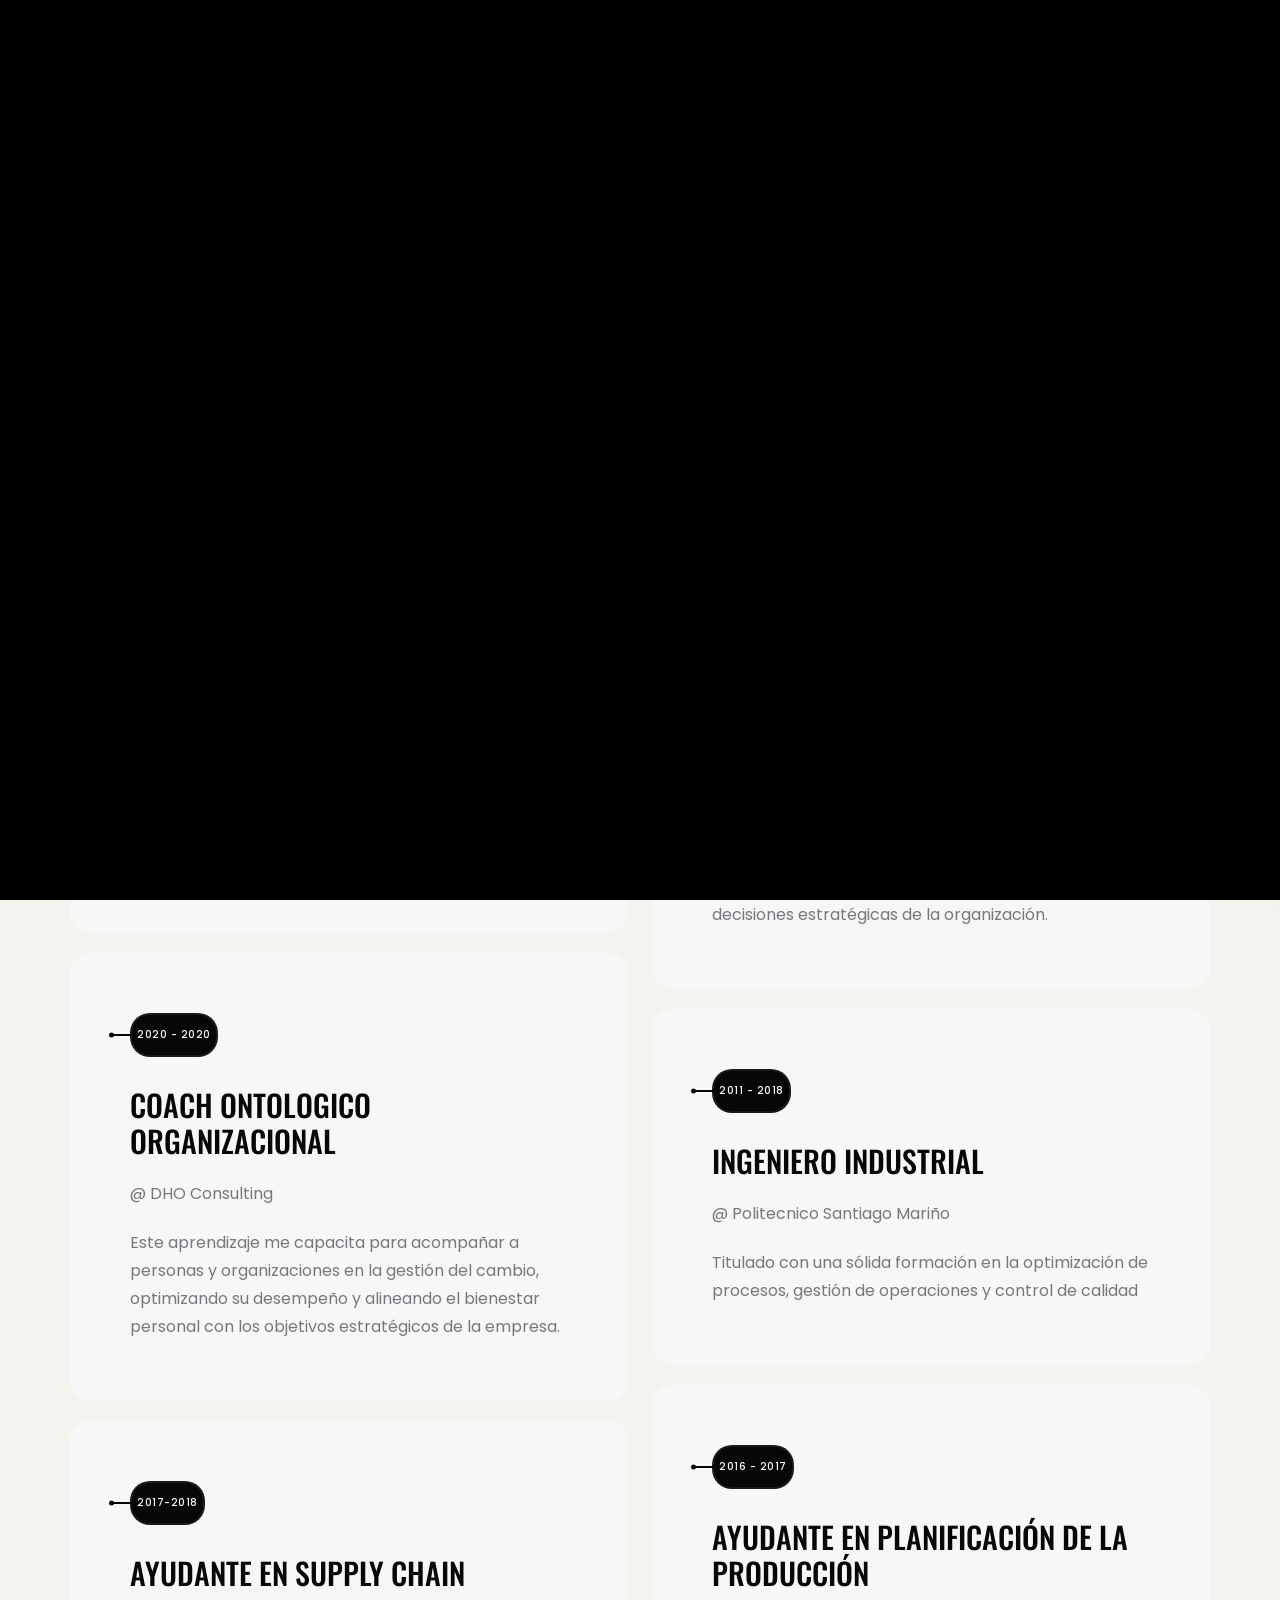
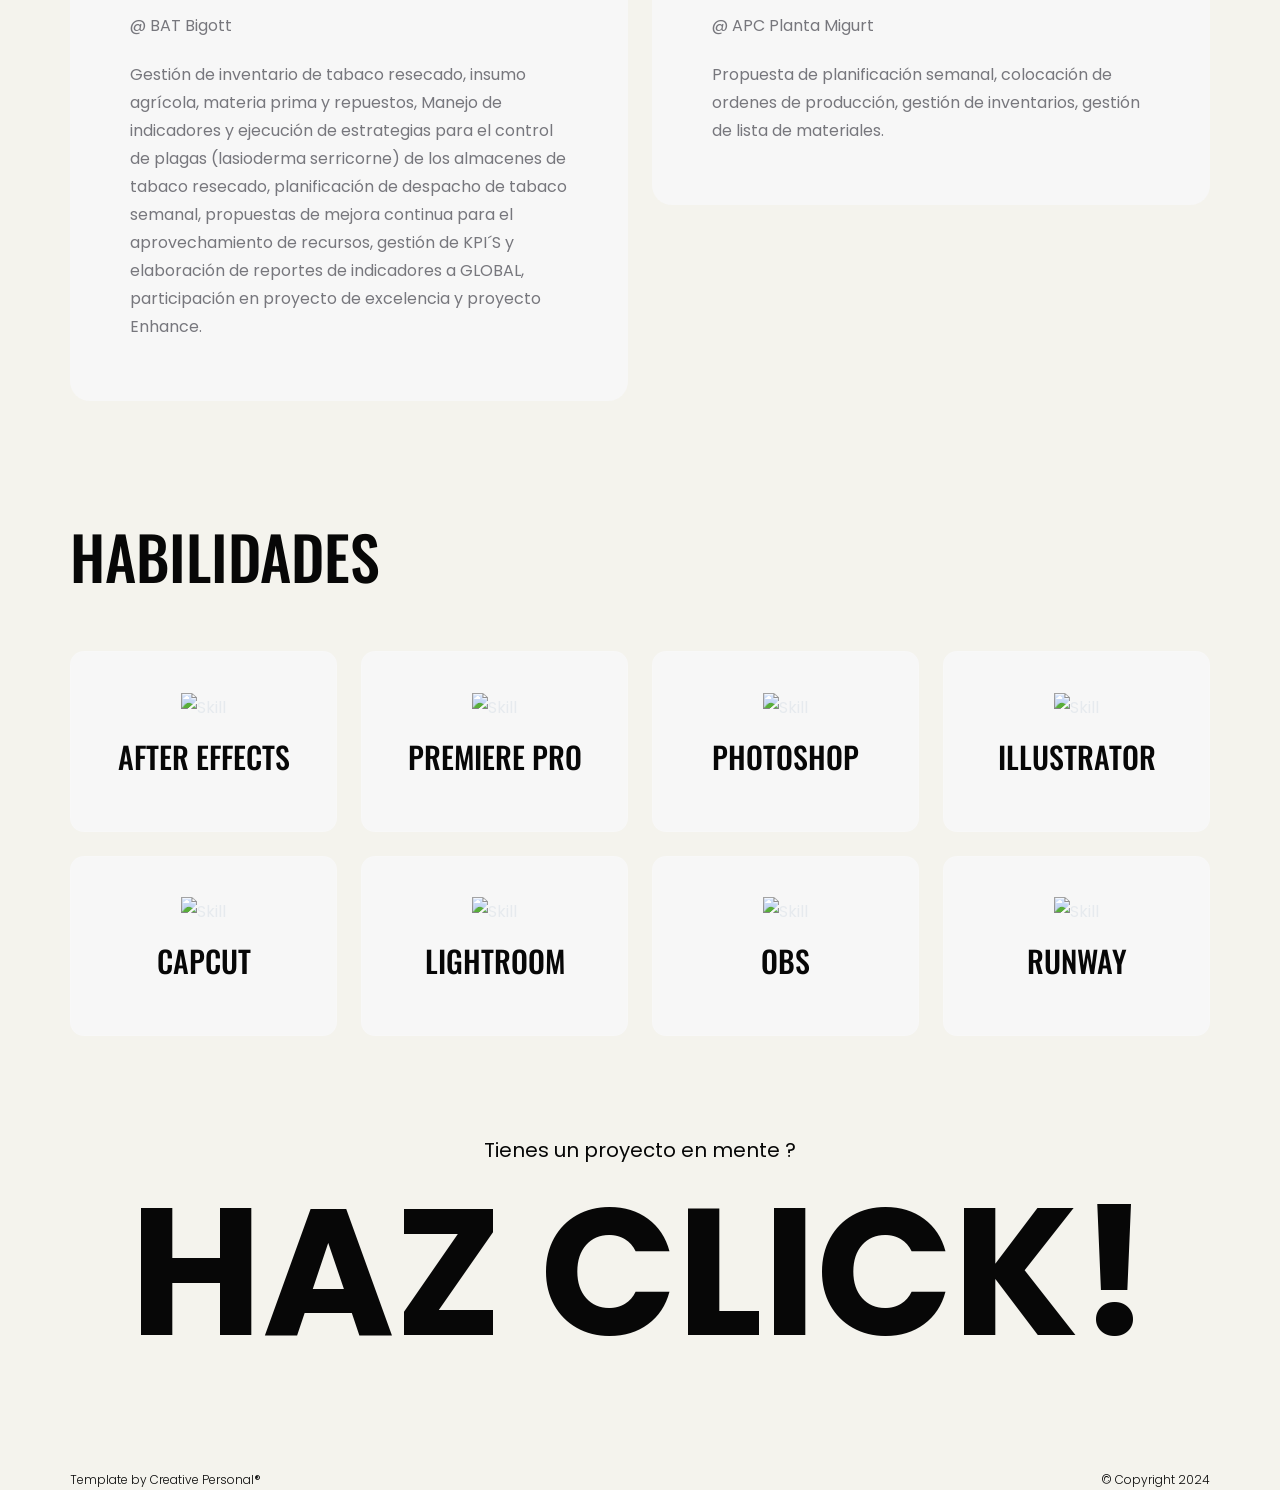
==== about.html @ 9c0a8ee0 "Add files via upload" ====
<!doctype html>
<html lang="en">
  <head>
    <!-- META -->
    <meta charset="utf-8" />
    <meta http-equiv="X-UA-Compatible" content="IE=edge" />
    <meta name="viewport" content="width=device-width, initial-scale=1" />
    <meta name="description" content="Arcangelmg-Editor de vídeos" />
    <meta
      name="keywords"
      content="Edición, Vídeos, Editor, Premiere, Aftereffects, Motion Graphics, Freelancer, Venezuela, Independiente"
    />
    <meta name="author" content="Tanvir Hossain" />
    <!-- PAGE TITLE -->
    <title>Arcangelmg - Editor de vídeos</title>
    <link rel="icon" type="image/x-icon" href="assets/images/favicon.png" />

    <!-- FONT AWESOME CSS -->
    <link rel="stylesheet" href="assets/css/font-awesome-pro.css" />
    <!-- FONT AWESOME CSS -->
    <link rel="stylesheet" href="assets/fonts/remixicon.css" />
    <!-- MAGNIFIC CSS -->
    <link rel="stylesheet" href="assets/css/magnific-popup.css" />
    <!-- NICE SELECT CSS -->
    <link rel="stylesheet" href="assets/css/nice-select.min.css" />
    <!-- ANIMATE CSS -->
    <link rel="stylesheet" href="assets/css/animate.min.css" />
    <!-- MOBILE MENU CSS -->
    <link rel="stylesheet" href="assets/css/mobilemenu.css" />
    <!-- SLICK CSS -->
    <link rel="stylesheet" href="assets/css/slick.min.css" />
    <!-- SPACING CSS -->
    <link rel="stylesheet" href="assets/css/spacing.css" />
    <!-- MAIN STYLE CSS -->
    <link rel="stylesheet" href="assets/css/style.css" />

    <!-- HTML5 shim and Respond.js IE8 support of HTML5 elements and media queries -->
    <!-- WARNING: Respond.js doesn't work if you view the page via file:// -->
    <!--[if lt IE 9]>
      <script src="https://oss.maxcdn.com/html5shiv/3.7.2/html5shiv.min.js"></script>
      <script src="https://oss.maxcdn.com/respond/1.4.2/respond.min.js"></script>
    <![endif]-->
  <link href="style.css" rel="stylesheet"></head>

  <body class="overflow-x-hidden bg-bodyBackground font-normal text-greyBg">
    <!-- START PRELOADER AREA-->
    <div
      class="preloader fixed left-0 top-0 z-[99999999999999] flex h-[100vh] w-full items-center justify-center overflow-hidden bg-transparent"
    >
      <svg
        class="absolute top-0 h-[110vh] w-[100vw] fill-bodyBackground"
        viewbox="0 0 1000 1000"
        preserveaspectratio="none"
      >
        <path
          id="preloaderSvg"
          d="M0,1005S175,995,500,995s500,5,500,5V0H0Z"
        ></path>
      </svg>
      <div class="preloader-heading">
        <div
          class="load-text z-20 text-xl font-extralight uppercase tracking-[15px]"
        >
          <span>C</span>
          <span>a</span>
          <span>r</span>
          <span>g</span>
          <span>a</span>
          <span>n</span>
           <span>d</span>
          <span>o</span>  
                   
        </div>
      </div>
    </div>
    <!-- END PRELOADER AREA -->
    <!-- START SCROOL UP DESIGN AREA -->
    <div
      class="progress-wrap fixed bottom-[30px] right-[30px] z-50 block size-11 cursor-pointer rounded-[50px]"
    >
      <i
        class="ri-arrow-up-s-line absolute left-[10px] top-2 text-center text-[25px]"
      ></i>
      <svg
        class="progress-circle svg-content"
        width="100%"
        height="100%"
        viewBox="-1 -1 102 102"
      >
        <path
          d="M50,1 a49,49 0 0,1 0,98 a49,49 0 0,1 0,-98"
          class="fill-none stroke-[#ddd] stroke-[4] duration-500"
        />
      </svg>
    </div>
    <!-- / END SCROOL UP DESIGN AREA -->
    <!-- START MAGIC CURSOR AND BALL AREA-->
    <div
      id="magic-cursor"
      class="pointer-events-none absolute left-0 top-0 z-[10000] h-[30px] w-[30px] delay-500 duration-200 ease-in-out"
    >
      <div
        id="ball"
        class="pointer-events-none fixed -my-5 flex h-10 w-10 flex-col justify-center rounded-full border-2 border-gray-600 opacity-0"
      ></div>
    </div>
    <!-- / END MAGIC CURSOR AND BALL AREA-->
    <!-- START MENU DESIGN AREA-->
    <header class="main-header">
      <div class="header-upper">
        <div class="container">
          <div class="header-inner">
            <div class="grid grid-cols-12 items-center gap-6">
              <div class="col-span-6 sm:col-span-3 xl:col-span-2">
                <div class="logo-area">
                  <div class="logo">
                    <a href="index.html"
                      ><img src="./assets/images/logo.png" alt=""
                    /></a>
                  </div>
                </div>
              </div>
              <div class="col-span-6 sm:col-span-9 xl:col-span-10">
                <div class="main-menu">
                  <nav id="mobile-menu">
                    <ul>
                      <li><a href="index.html" class="linkstyle">Inicio</a></li>
                      <li><a href="about.html" class="linkstyle">Sobre mí</a></li>
                      <li>
                        <a href="service.html" class="linkstyle">Servicios</a>
                      </li>
                      <li class="has-dropdown group">
                        <a href="projects.html" class="linkstyle">Proyectos</a>
                        <ul class="sub-menu">
                          <li><a href="projects.html">Lista de Proyectos</a></li>
                          <li>
                            <a href="single-project.html">Portafolio</a>
                          </li>
                        </ul>
                      </li>
                      <li><a href="blog.html" class="linkstyle">Historias</a></li>
                      <li>
                        <a href="contact.html" class="linkstyle">Contacto</a>
                      </li>
                    </ul>
                  </nav>
                </div>
                <div class="side-menu-icon text-end lg:hidden">
                  <a
                    href="javascript:void(0)"
                    class="info-toggle-btn sidebar-toggle-btn"
                    ><i class="fal fa-bars"></i
                  ></a>
                </div>
              </div>
            </div>
          </div>
        </div>
      </div>
    </header>
    <!-- // END MENU DESIGN AREA-->
    <!-- START MOBILE MENU DESIGN AREA-->
    <div class="sidebar__area">
      <div class="sidebar__wrapper">
        <div class="sidebar__close">
          <button class="sidebar__close-btn" id="sidebar__close-btn">
            <i class="fal fa-times"></i>
          </button>
        </div>
        <div class="sidebar__content mb-[20px] mt-[50px]">
          <div class="mobile-menu fix"></div>
        </div>
      </div>
    </div>
    <div class="body-overlay"></div>
    <!-- // END MOBILE MENU DESIGN AREA-->
    <!-- START SINGLE PAGE DESIGN AREA -->
    <section class="single-page-hero-area">
      <div class="container">
        <div class="grid grid-cols-12 items-center gap-6">
          <div class="col-span-12">
            <h2>Sobre mí</h2>
          </div>
        </div>
      </div>
    </section>
    <!-- // END SINGLE PAGE DESIGN AREA -->
    <!-- START RESUME EXPERIENCE DESIGN AREA -->
    <div class="resume-area no-padding" id="resume">
      <div class="container">
        <div class="grid grid-cols-12 gap-6">
          <div class="col-span-12 md:col-span-6">
            <div class="resume-wrapper wow fadeInUp delay-0-2s">
              <!-- START SINGLE EXPERIENCE DESIGN AREA -->
              <div class="resume-box">
                <span class="resume-date">2020 - Actualmente</span>
                <h2>Editor de Vídeos (Full-Time)</h2>
                <span>@ Independiente</span>
                <p>
                  creación, edición y postproducción de contenido audiovisual para diversas plataformas digitales y marcas. Cuento con una sólida experiencia en la narrativa visual, corrección de color, diseño de sonido e integración de gráficos en movimiento (motion graphics).
                </p>
              </div>
              <!-- / END SINGLE EXPERIENCE DESIGN AREA -->
              <!-- START SINGLE EXPERIENCE DESIGN AREA -->
              <div class="resume-box">
                <span class="resume-date">2020 - 2020</span>
                <h2>Coach Ontologico Organizacional</h2>
                <span>@ DHO Consulting</span>
                <p>
                  Este aprendizaje me capacita para acompañar a personas y organizaciones en la gestión del cambio, optimizando su desempeño y alineando el bienestar personal con los objetivos estratégicos de la empresa.
                </p>
              </div>
              <!-- / END SINGLE EXPERIENCE DESIGN AREA -->
              <!-- START SINGLE EXPERIENCE DESIGN AREA -->
              <div class="resume-box">
                <span class="resume-date">2017-2018</span>
                <h2>Ayudante en Supply Chain</h2>
                <span>@ BAT Bigott</span>
                <p>
                  Gestión de inventario de tabaco resecado, insumo agrícola, materia prima y repuestos, Manejo de indicadores y ejecución de estrategias para el control de plagas (lasioderma serricorne) de los almacenes de tabaco resecado, planificación de despacho de tabaco semanal, propuestas de mejora continua para el aprovechamiento de recursos, gestión de KPI´S y elaboración de reportes de indicadores a GLOBAL, participación en proyecto de excelencia y proyecto Enhance.
                </p>
              </div>
              <!-- / END SINGLE EXPERIENCE DESIGN AREA -->
            </div>
          </div>
          <div class="col-span-12 md:col-span-6">
            <div class="resume-wrapper wow fadeInUp delay-0-4s">
              <!-- START SINGLE EDUCATION DESIGN AREA -->
              <div class="resume-box">
                <span class="resume-date">2019 - 2023</span>
                <h2>Curador Externo (Remoto) </h2>
                <span>@ Viberate</span>
                <p>
                  Evaluación y clasificación de perfiles de artistas, recopilación de métricas clave en plataformas digitales asegurando precisión en la base de datos de la plataforma. Gracias a un enfoque meticuloso y un profundo entendimiento de las tendencias y generos musicales, he contribuido directamente a mejorar la calidad de la información empleadas para la toma de decisiones estratégicas de la organización.
                </p>
              </div>
              <!-- / END SINGLE EDUCATION DESIGN AREA -->
              <!-- START SINGLE EDUCATION DESIGN AREA -->
              <div class="resume-box">
                <span class="resume-date">2011 - 2018</span>
                <h2>Ingeniero Industrial</h2>
                <span>@ Politecnico Santiago Mariño</span>
                <p>
                  Titulado con una sólida formación en la optimización de procesos, gestión de operaciones y control de calidad
                </p>
              </div>
              <!-- / END SINGLE EDUCATION DESIGN AREA -->
              <!-- START SINGLE EDUCATION DESIGN AREA -->
              <div class="resume-box">
                <span class="resume-date">2016 - 2017</span>
                <h2>Ayudante en Planificación de la Producción</h2>
                <span>@ APC Planta Migurt</span>
                <p>
                  Propuesta de planificación semanal, colocación de ordenes de producción, gestión de inventarios, gestión de lista de materiales.
                </p>
              </div>
              <!-- / END SINGLE EDUCATION DESIGN AREA -->
            </div>
          </div>
        </div>
      </div>
    </div>
    <!-- / END RESUME EXPERIENCE DESIGN AREA -->
    <!-- START SKILL DESIGN AREA -->
    <section id="skills" class="skill-area">
      <div class="container">
        <div class="container-inner">
          <div class="grid grid-cols-12 gap-6">
            <div class="lg:col-span-12 xl:col-span-12">
              <div
                class="section-title section-black-title wow fadeInUp delay-0-2s mb-10"
              >
                <h2>Habilidades</h2>
              </div>
            </div>
          </div>
          <div class="grid grid-cols-12 gap-6">
            <div class="col-span-12">
              <div class="skill-items-wrap">
                <div class="grid grid-cols-12 gap-6">
                  <div
                    class="col-span-6 sm:col-span-4 md:col-span-3 lg:col-span-4 xl:col-span-3"
                  >
                    <div class="skill-item wow fadeInUp delay-0-2s">
                      <img src="assets/images/skills/skill1.png" alt="Skill" />
                      <h5 style="font-size: 30px;">After Effects</h5>
                    </div>
                  </div>
                  <div
                    class="col-span-6 sm:col-span-4 md:col-span-3 lg:col-span-4 xl:col-span-3"
                  >
                    <div class="skill-item wow fadeInUp delay-0-3s">
                      <img src="assets/images/skills/skill2.png" alt="Skill" />
                      <h5 style="font-size: 30px;">Premiere Pro</h5>
                    </div>
                  </div>
                  <div
                    class="col-span-6 sm:col-span-4 md:col-span-3 lg:col-span-4 xl:col-span-3"
                  >
                    <div class="skill-item wow fadeInUp delay-0-4s">
                      <img src="assets/images/skills/skill3.png" alt="Skill" />
                      <h5 style="font-size: 30px;">Photoshop</h5>
                    </div>  
                  </div>
                  <div
                    class="col-span-6 sm:col-span-4 md:col-span-3 lg:col-span-4 xl:col-span-3"
                  >
                    <div class="skill-item wow fadeInUp delay-0-5s">
                      <img src="assets/images/skills/skill4.png" alt="Skill" />
                      <h5 style="font-size: 30px;">Illustrator</h5>
                    </div>
                  </div>
                  <div
                    class="col-span-6 sm:col-span-4 md:col-span-3 lg:col-span-4 xl:col-span-3"
                  >
                    <div class="skill-item wow fadeInUp delay-0-2s">
                      <img src="assets/images/skills/skill5.png" alt="Skill" />
                      <h5 style="font-size: 30px;">Capcut</h5>
                    </div>
                  </div>
                  <div
                    class="col-span-6 sm:col-span-4 md:col-span-3 lg:col-span-4 xl:col-span-3"
                  >
                    <div class="skill-item wow fadeInUp delay-0-3s">
                      <img src="assets/images/skills/skill6.png" alt="Skill" />
                      <h5 style="font-size: 30px;">Lightroom</h5>
                    </div>
                  </div>
                  <div
                    class="col-span-6 sm:col-span-4 md:col-span-3 lg:col-span-4 xl:col-span-3"
                  >
                    <div class="skill-item wow fadeInUp delay-0-4s">
                      <img src="assets/images/skills/skill7.png" alt="Skill" />
                      <h5 style="font-size: 30px;">Obs</h5>
                    </div>
                  </div>
                  <div
                    class="col-span-6 sm:col-span-4 md:col-span-3 lg:col-span-4 xl:col-span-3"
                  >
                    <div class="skill-item wow fadeInUp delay-0-5s">
                      <img src="assets/images/skills/skill8.png" alt="Skill" />
                      <h5 style="font-size: 30px;">Runway</h5>
                    </div>
                  </div>
                </div>
              </div>
            </div>
          </div>
        </div>
      </div>
    </section>
    <!-- / END SKILL DESIGN AREA -->
    <!-- START FOOTER DESIGN AREA -->
    <footer class="main-footer">
      <div class="container">
        <div class="grid grid-cols-12 gap-6">
          <div class="col-span-12">
            <div class="footer-top">
              <p>Tienes un proyecto en mente ?</p>
              <h2
                class="text-[120px] max-[490px]:text-[100px] max-[350px]:text-[80px] md:text-[140px] lg:text-[130px] xl:text-[180px]"
              >
                <a href="https://wa.me/584144997735">Haz Click!</a>
              </h2>
            </div>
          </div>
        </div>
        <div class="grid grid-cols-12 gap-6">
          <div class="col-span-12 sm:col-span-6">
            <p class="copy-left-text">
              Template by
              <a href="https://themeforest.net/user/creativepersonal/portfolio"
                >Creative Personal®</a
              >
            </p>
          </div>
          <div class="col-span-12 sm:col-span-6">
            <p class="copy-right-text">&copy; Copyright 2024</p>
          </div>
        </div>
      </div>
    </footer>
    <!-- / END FOOTER DESIGN AREA -->
    <!-- JQUERY JS -->
    <script src="assets/js/jquery-3.6.0.min.js"></script>

    <!-- APPEAR JS -->
    <script src="assets/js/appear.min.js"></script>
    <!-- MAGNIFICANT JS -->
    <script src="assets/js/jquery.magnific-popup.min.js"></script>
    <!-- MOBILE MENU JS-->
    <script src="assets/js/mobilemenu.js"></script>
    <!-- GSAP AND LOCOMOTIV JS-->
    <script src="assets/js/gsap.min.js"></script>
    <script src="assets/js/ScrollTrigger.min.js"></script>
    <script src="assets/js/lenis.js"></script>
    <!-- SWIPPER JS-->
    <script src="assets/js/swiper-bundle.js"></script>
    <!-- NICE SELECT JS-->
    <script src="assets/js/jquery.nice-select.min.js"></script>
    <!-- IMAGE LOADER JS-->
    <script src="assets/js/imagesloaded.pkgd.min.js"></script>
    <!-- ISOTOPE JS-->
    <script src="assets/js/isotope.pkgd.min.js"></script>
    <!--  WOW ANIMATION JS-->
    <script src="assets/js/wow.min.js"></script>
    <!-- SCRIPT JS-->
    <script src="assets/js/script.js"></script>
  <script defer src="index.js"></script></body>
</html>
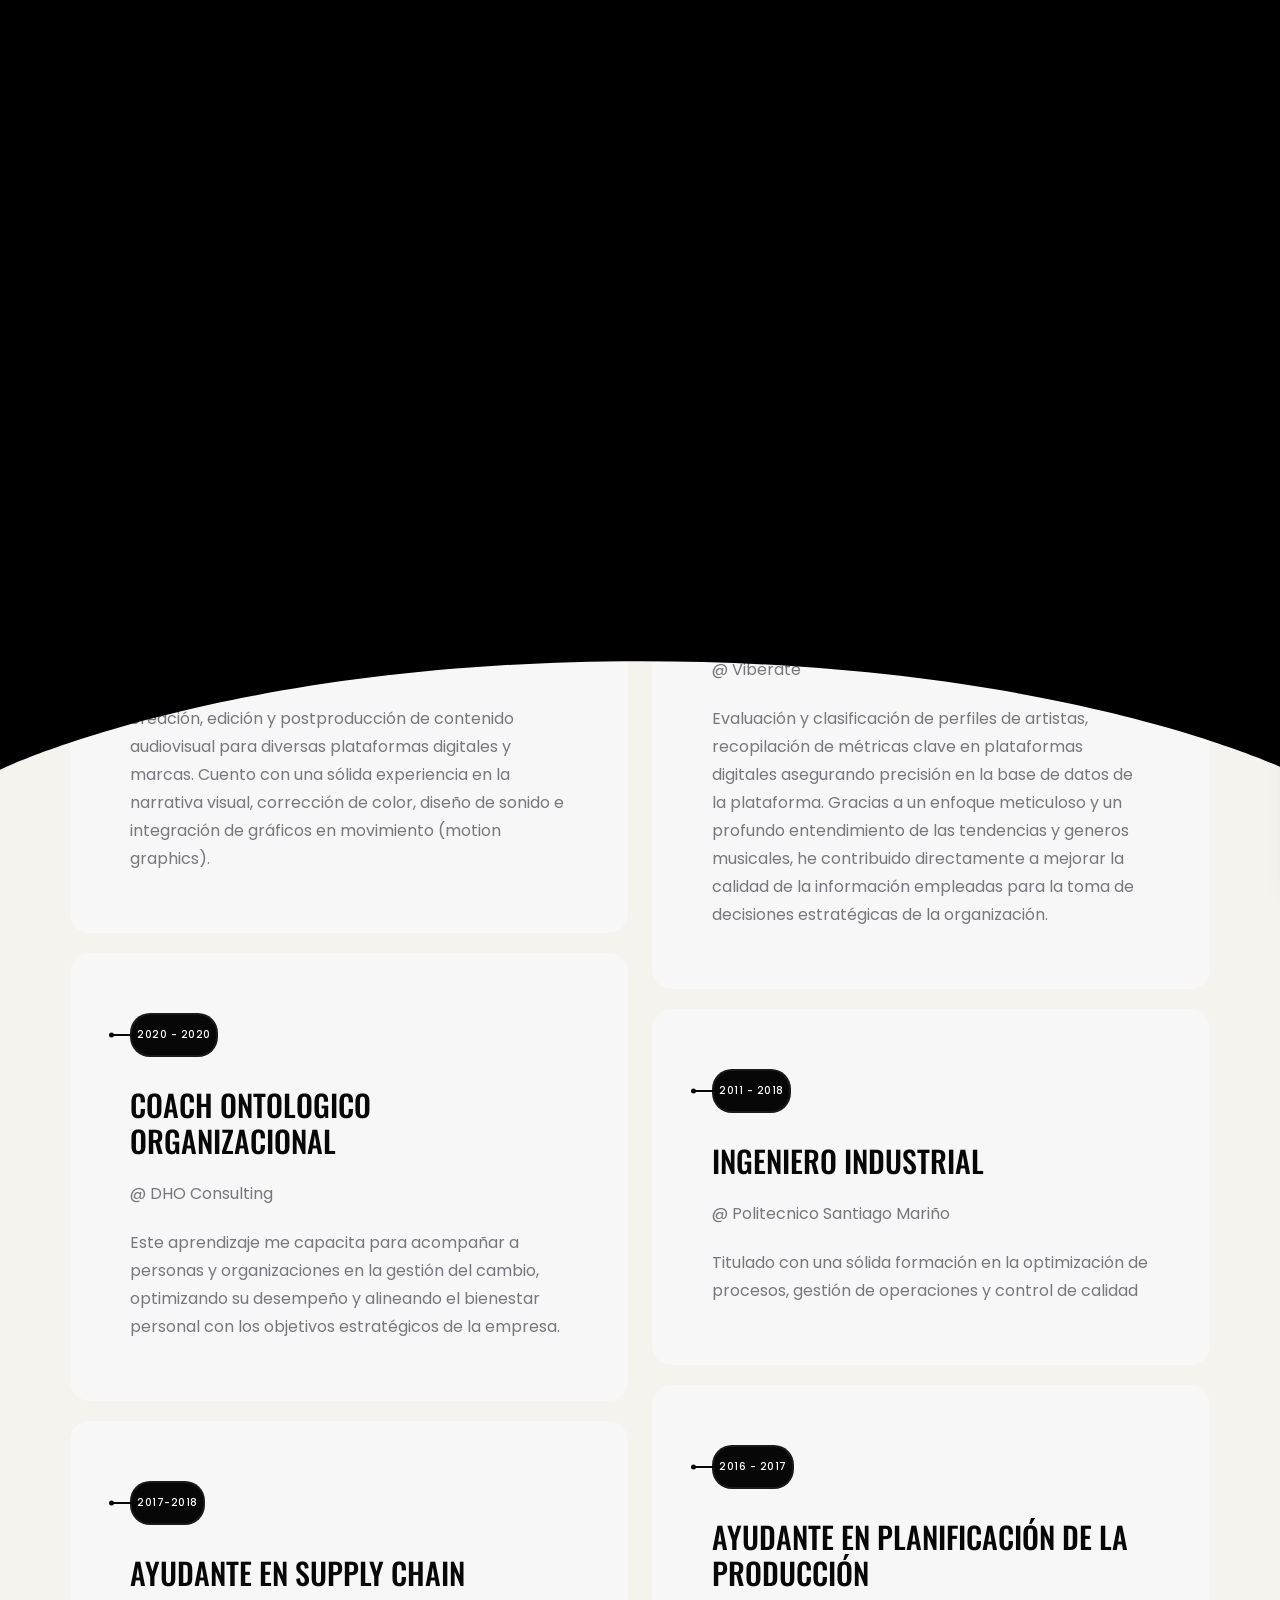
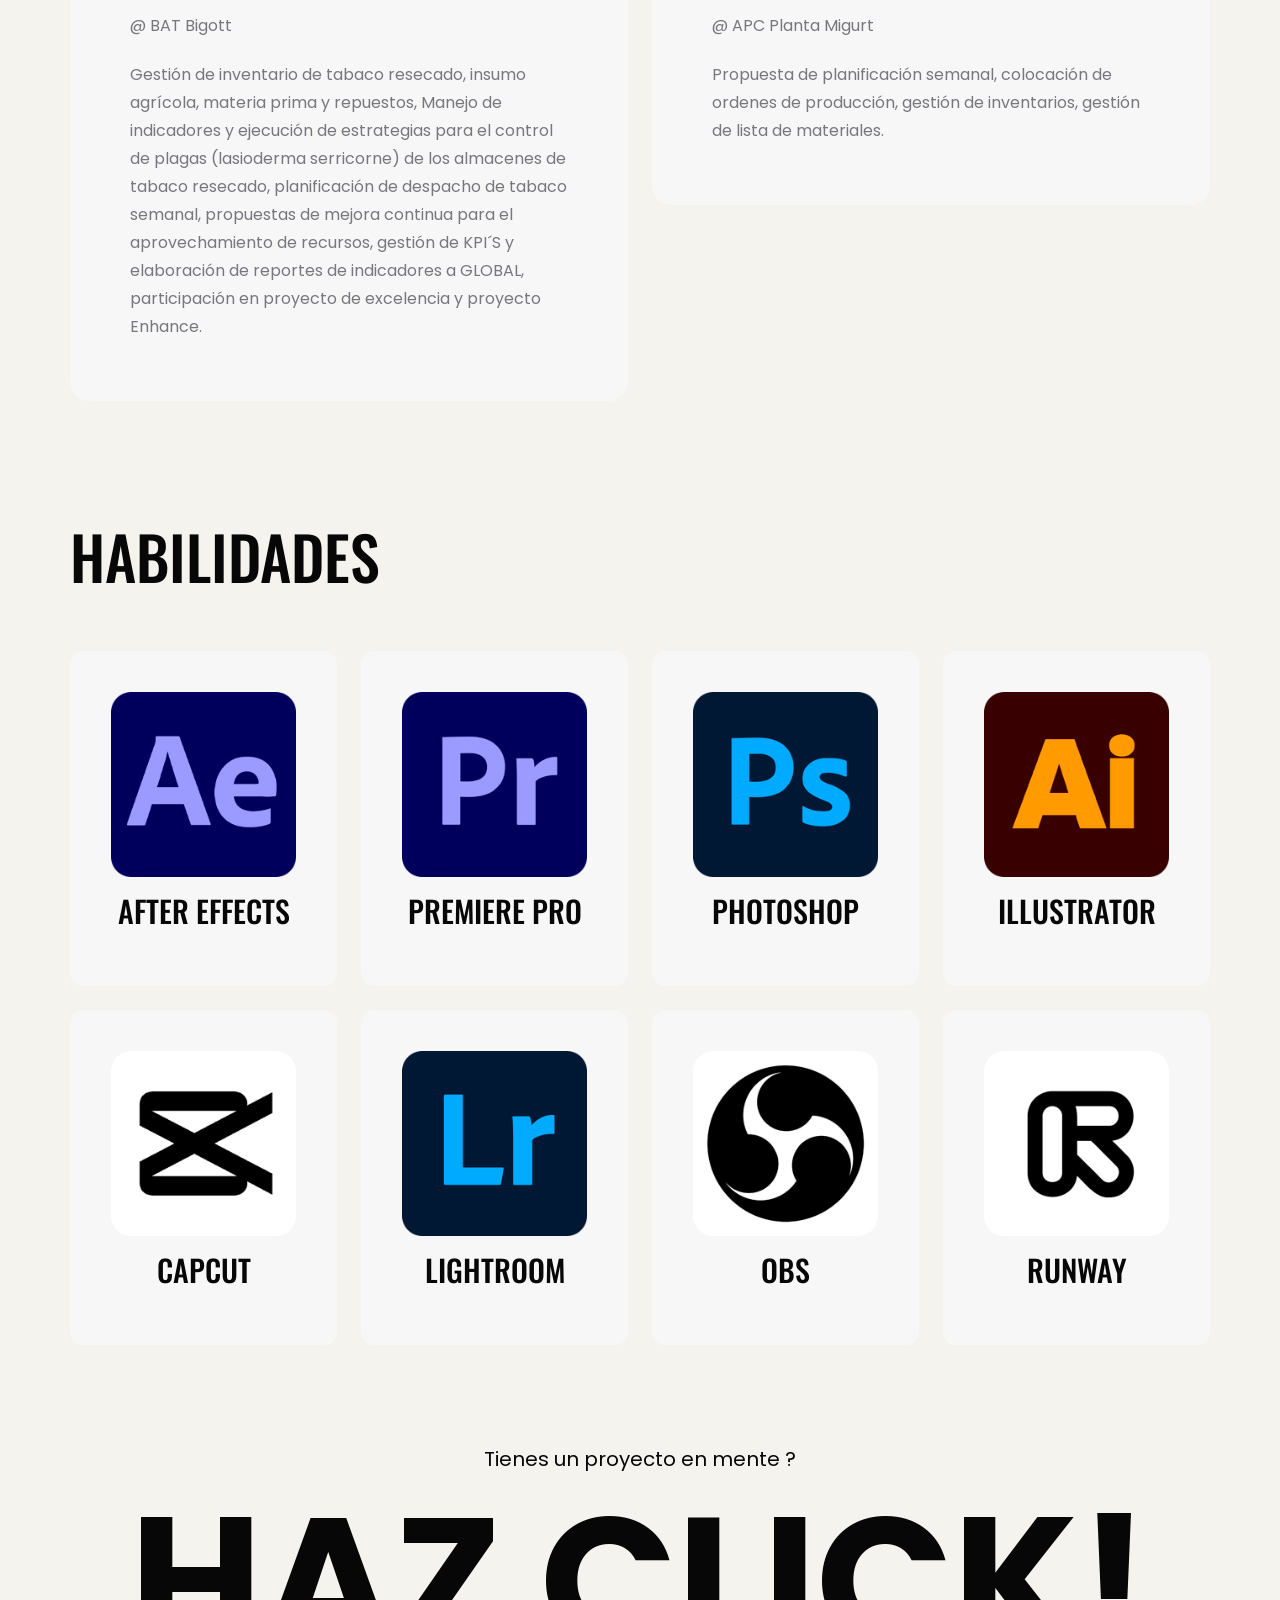
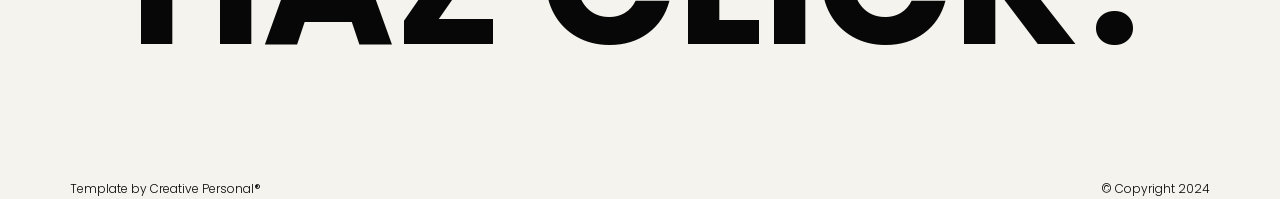
==== commit b1bd4264: "cambios nino a amg" ====
--- a/about.html
+++ b/about.html
@@ -10,7 +10,7 @@
       name="keywords"
       content="Edición, Vídeos, Editor, Premiere, Aftereffects, Motion Graphics, Freelancer, Venezuela, Independiente"
     />
-    <meta name="author" content="Tanvir Hossain" />
+    <meta name="author" content="Miguel Arcila" />
     <!-- PAGE TITLE -->
     <title>Arcangelmg - Editor de vídeos</title>
     <link rel="icon" type="image/x-icon" href="assets/images/favicon.png" />
--- a/assets/css/spacing.css
+++ b/assets/css/spacing.css
@@ -0,0 +1,651 @@
+/*
+* ----------------------------------------------------------------------------------------
+Author       : Miguel Arcila
+Template Name: Arcangelmg - Portfolio
+Version      : 1.0                                          
+* ----------------------------------------------------------------------------------------
+*/
+
+/* Menu Sticky */
+@-webkit-keyframes sticky {
+  0% {
+    top: -100px;
+  }
+
+  100% {
+    top: 0;
+  }
+}
+
+@keyframes sticky {
+  0% {
+    top: -100px;
+  }
+
+  100% {
+    top: 0;
+  }
+}
+
+/* Hero Circle */
+@-webkit-keyframes rotated_circle {
+  0% {
+    -webkit-transform: rotate(0deg);
+    transform: rotate(0deg);
+  }
+
+  100% {
+    -webkit-transform: rotate(360deg);
+    transform: rotate(360deg);
+  }
+}
+
+@keyframes rotated_circle {
+  0% {
+    -webkit-transform: rotate(0deg);
+    transform: rotate(0deg);
+  }
+
+  100% {
+    -webkit-transform: rotate(360deg);
+    transform: rotate(360deg);
+  }
+}
+
+/* Feedback Rotated */
+@-webkit-keyframes semi_rotated {
+  0%,
+  100% {
+    -webkit-transform: rotate(20deg);
+    transform: rotate(20deg);
+  }
+
+  50% {
+    -webkit-transform: rotate(-20deg);
+    transform: rotate(-20deg);
+  }
+}
+
+@keyframes semi_rotated {
+  0%,
+  100% {
+    -webkit-transform: rotate(20deg);
+    transform: rotate(20deg);
+  }
+
+  50% {
+    -webkit-transform: rotate(-20deg);
+    transform: rotate(-20deg);
+  }
+}
+
+/* Image BG Rotated */
+@-webkit-keyframes semi_rotated_two {
+  0%,
+  100% {
+    -webkit-transform: rotate(-11deg);
+    transform: rotate(-11deg);
+  }
+
+  50% {
+    -webkit-transform: rotate(11deg);
+    transform: rotate(11deg);
+  }
+}
+
+@keyframes semi_rotated_two {
+  0%,
+  100% {
+    -webkit-transform: rotate(-11deg);
+    transform: rotate(-11deg);
+  }
+
+  50% {
+    -webkit-transform: rotate(11deg);
+    transform: rotate(11deg);
+  }
+}
+
+@-webkit-keyframes move_arround {
+  0% {
+    top: 20px;
+    left: 20px;
+  }
+
+  25% {
+    top: 20px;
+    left: -20px;
+  }
+
+  50% {
+    top: -20px;
+    left: -20px;
+  }
+
+  75% {
+    top: -20px;
+    left: 20px;
+  }
+
+  100% {
+    top: 20px;
+    left: 20px;
+  }
+}
+
+@keyframes move_arround {
+  0% {
+    top: 20px;
+    left: 20px;
+  }
+
+  25% {
+    top: 20px;
+    left: -20px;
+  }
+
+  50% {
+    top: -20px;
+    left: -20px;
+  }
+
+  75% {
+    top: -20px;
+    left: 20px;
+  }
+
+  100% {
+    top: 20px;
+    left: 20px;
+  }
+}
+
+/* Hero Circle */
+@-webkit-keyframes upDownLeft {
+  0%,
+  100% {
+    -webkit-transform: translate(0px, 0px);
+    transform: translate(0px, 0px);
+  }
+
+  25%,
+  75% {
+    -webkit-transform: translate(0px, 50px);
+    transform: translate(0px, 50px);
+  }
+
+  50% {
+    -webkit-transform: translate(-50px, 50px);
+    transform: translate(-50px, 50px);
+  }
+}
+
+@keyframes upDownLeft {
+  0%,
+  100% {
+    -webkit-transform: translate(0px, 0px);
+    transform: translate(0px, 0px);
+  }
+
+  25%,
+  75% {
+    -webkit-transform: translate(0px, 50px);
+    transform: translate(0px, 50px);
+  }
+
+  50% {
+    -webkit-transform: translate(-50px, 50px);
+    transform: translate(-50px, 50px);
+  }
+}
+
+@-webkit-keyframes shapeAnimationOne {
+  0% {
+    -webkit-transform: translate(0px, 0px) rotate(0deg);
+    transform: translate(0px, 0px) rotate(0deg);
+  }
+
+  25% {
+    -webkit-transform: translate(0px, 150px) rotate(90deg);
+    transform: translate(0px, 150px) rotate(90deg);
+  }
+
+  50% {
+    -webkit-transform: translate(150px, 150px) rotate(180deg);
+    transform: translate(150px, 150px) rotate(180deg);
+  }
+
+  75% {
+    -webkit-transform: translate(150px, 0px) rotate(270deg);
+    transform: translate(150px, 0px) rotate(270deg);
+  }
+
+  100% {
+    -webkit-transform: translate(0px, 0px) rotate(360deg);
+    transform: translate(0px, 0px) rotate(360deg);
+  }
+}
+
+@keyframes shapeAnimationOne {
+  0% {
+    -webkit-transform: translate(0px, 0px) rotate(0deg);
+    transform: translate(0px, 0px) rotate(0deg);
+  }
+
+  25% {
+    -webkit-transform: translate(0px, 150px) rotate(90deg);
+    transform: translate(0px, 150px) rotate(90deg);
+  }
+
+  50% {
+    -webkit-transform: translate(150px, 150px) rotate(180deg);
+    transform: translate(150px, 150px) rotate(180deg);
+  }
+
+  75% {
+    -webkit-transform: translate(150px, 0px) rotate(270deg);
+    transform: translate(150px, 0px) rotate(270deg);
+  }
+
+  100% {
+    -webkit-transform: translate(0px, 0px) rotate(360deg);
+    transform: translate(0px, 0px) rotate(360deg);
+  }
+}
+
+@-webkit-keyframes shapeAnimationTwo {
+  0% {
+    -webkit-transform: translate(0px, 0px) rotate(0deg);
+    transform: translate(0px, 0px) rotate(0deg);
+  }
+
+  25% {
+    -webkit-transform: translate(-150px, 0px) rotate(270deg);
+    transform: translate(-150px, 0px) rotate(270deg);
+  }
+
+  50% {
+    -webkit-transform: translate(-150px, 150px) rotate(180deg);
+    transform: translate(-150px, 150px) rotate(180deg);
+  }
+
+  75% {
+    -webkit-transform: translate(0px, 150px) rotate(90deg);
+    transform: translate(0px, 150px) rotate(90deg);
+  }
+
+  100% {
+    -webkit-transform: translate(0px, 0px) rotate(360deg);
+    transform: translate(0px, 0px) rotate(360deg);
+  }
+}
+
+@keyframes shapeAnimationTwo {
+  0% {
+    -webkit-transform: translate(0px, 0px) rotate(0deg);
+    transform: translate(0px, 0px) rotate(0deg);
+  }
+
+  25% {
+    -webkit-transform: translate(-150px, 0px) rotate(270deg);
+    transform: translate(-150px, 0px) rotate(270deg);
+  }
+
+  50% {
+    -webkit-transform: translate(-150px, 150px) rotate(180deg);
+    transform: translate(-150px, 150px) rotate(180deg);
+  }
+
+  75% {
+    -webkit-transform: translate(0px, 150px) rotate(90deg);
+    transform: translate(0px, 150px) rotate(90deg);
+  }
+
+  100% {
+    -webkit-transform: translate(0px, 0px) rotate(360deg);
+    transform: translate(0px, 0px) rotate(360deg);
+  }
+}
+
+@-webkit-keyframes shapeAnimationThree {
+  0% {
+    -webkit-transform: translate(0px, 0px) rotate(0deg);
+    transform: translate(0px, 0px) rotate(0deg);
+  }
+
+  25% {
+    -webkit-transform: translate(50px, 150px) rotate(90deg);
+    transform: translate(50px, 150px) rotate(90deg);
+  }
+
+  50% {
+    -webkit-transform: translate(150px, 150px) rotate(180deg);
+    transform: translate(150px, 150px) rotate(180deg);
+  }
+
+  75% {
+    -webkit-transform: translate(150px, 50px) rotate(270deg);
+    transform: translate(150px, 50px) rotate(270deg);
+  }
+
+  100% {
+    -webkit-transform: translate(0px, 0px) rotate(360deg);
+    transform: translate(0px, 0px) rotate(360deg);
+  }
+}
+
+@keyframes shapeAnimationThree {
+  0% {
+    -webkit-transform: translate(0px, 0px) rotate(0deg);
+    transform: translate(0px, 0px) rotate(0deg);
+  }
+
+  25% {
+    -webkit-transform: translate(50px, 150px) rotate(90deg);
+    transform: translate(50px, 150px) rotate(90deg);
+  }
+
+  50% {
+    -webkit-transform: translate(150px, 150px) rotate(180deg);
+    transform: translate(150px, 150px) rotate(180deg);
+  }
+
+  75% {
+    -webkit-transform: translate(150px, 50px) rotate(270deg);
+    transform: translate(150px, 50px) rotate(270deg);
+  }
+
+  100% {
+    -webkit-transform: translate(0px, 0px) rotate(360deg);
+    transform: translate(0px, 0px) rotate(360deg);
+  }
+}
+
+@-webkit-keyframes shapeAnimationFour {
+  0% {
+    -webkit-transform: translate(0px, 0px) rotate(0deg);
+    transform: translate(0px, 0px) rotate(0deg);
+  }
+
+  25% {
+    -webkit-transform: translate(-150px -50px) rotate(90deg);
+    transform: translate(-150px -50px) rotate(90deg);
+  }
+
+  50% {
+    -webkit-transform: translate(-150px, -150px) rotate(180deg);
+    transform: translate(-150px, -150px) rotate(180deg);
+  }
+
+  75% {
+    -webkit-transform: translate(-50px, -150px) rotate(270deg);
+    transform: translate(-50px, -150px) rotate(270deg);
+  }
+
+  100% {
+    -webkit-transform: translate(0px, 0px) rotate(360deg);
+    transform: translate(0px, 0px) rotate(360deg);
+  }
+}
+
+@keyframes shapeAnimationFour {
+  0% {
+    -webkit-transform: translate(0px, 0px) rotate(0deg);
+    transform: translate(0px, 0px) rotate(0deg);
+  }
+
+  25% {
+    -webkit-transform: translate(-150px -50px) rotate(90deg);
+    transform: translate(-150px -50px) rotate(90deg);
+  }
+
+  50% {
+    -webkit-transform: translate(-150px, -150px) rotate(180deg);
+    transform: translate(-150px, -150px) rotate(180deg);
+  }
+
+  75% {
+    -webkit-transform: translate(-50px, -150px) rotate(270deg);
+    transform: translate(-50px, -150px) rotate(270deg);
+  }
+
+  100% {
+    -webkit-transform: translate(0px, 0px) rotate(360deg);
+    transform: translate(0px, 0px) rotate(360deg);
+  }
+}
+
+@-webkit-keyframes shapeAnimationFive {
+  0% {
+    -webkit-transform: translate(0px, 0px) rotate(0deg);
+    transform: translate(0px, 0px) rotate(0deg);
+  }
+
+  25% {
+    -webkit-transform: translate(-100px -100px) rotate(90deg);
+    transform: translate(-100px -100px) rotate(90deg);
+  }
+
+  50% {
+    -webkit-transform: translate(100px, 50px) rotate(180deg);
+    transform: translate(100px, 50px) rotate(180deg);
+  }
+
+  75% {
+    -webkit-transform: translate(-100px, 150px) rotate(270deg);
+    transform: translate(-100px, 150px) rotate(270deg);
+  }
+
+  100% {
+    -webkit-transform: translate(0px, 0px) rotate(360deg);
+    transform: translate(0px, 0px) rotate(360deg);
+  }
+}
+
+@keyframes shapeAnimationFive {
+  0% {
+    -webkit-transform: translate(0px, 0px) rotate(0deg);
+    transform: translate(0px, 0px) rotate(0deg);
+  }
+
+  25% {
+    -webkit-transform: translate(-100px -100px) rotate(90deg);
+    transform: translate(-100px -100px) rotate(90deg);
+  }
+
+  50% {
+    -webkit-transform: translate(100px, 50px) rotate(180deg);
+    transform: translate(100px, 50px) rotate(180deg);
+  }
+
+  75% {
+    -webkit-transform: translate(-100px, 150px) rotate(270deg);
+    transform: translate(-100px, 150px) rotate(270deg);
+  }
+
+  100% {
+    -webkit-transform: translate(0px, 0px) rotate(360deg);
+    transform: translate(0px, 0px) rotate(360deg);
+  }
+}
+
+@-webkit-keyframes down-up-one {
+  0% {
+    -webkit-transform: rotateX(0deg) translateY(0px);
+    transform: rotateX(0deg) translateY(0px);
+  }
+
+  50% {
+    -webkit-transform: rotateX(0deg) translateY(25px);
+    transform: rotateX(0deg) translateY(25px);
+  }
+
+  100% {
+    -webkit-transform: rotateX(0deg) translateY(0px);
+    transform: rotateX(0deg) translateY(0px);
+  }
+}
+
+@keyframes down-up-one {
+  0% {
+    -webkit-transform: rotateX(0deg) translateY(0px);
+    transform: rotateX(0deg) translateY(0px);
+  }
+
+  50% {
+    -webkit-transform: rotateX(0deg) translateY(25px);
+    transform: rotateX(0deg) translateY(25px);
+  }
+
+  100% {
+    -webkit-transform: rotateX(0deg) translateY(0px);
+    transform: rotateX(0deg) translateY(0px);
+  }
+}
+
+@-webkit-keyframes down-up-two {
+  0% {
+    -webkit-transform: rotateX(0deg) translate(0px);
+    transform: rotateX(0deg) translate(0px);
+  }
+
+  50% {
+    -webkit-transform: rotateX(0deg) translate(25px, -25px);
+    transform: rotateX(0deg) translate(25px, -25px);
+  }
+
+  100% {
+    -webkit-transform: rotateX(0deg) translate(0px);
+    transform: rotateX(0deg) translate(0px);
+  }
+}
+
+@keyframes down-up-two {
+  0% {
+    -webkit-transform: rotateX(0deg) translate(0px);
+    transform: rotateX(0deg) translate(0px);
+  }
+
+  50% {
+    -webkit-transform: rotateX(0deg) translate(25px, -25px);
+    transform: rotateX(0deg) translate(25px, -25px);
+  }
+
+  100% {
+    -webkit-transform: rotateX(0deg) translate(0px);
+    transform: rotateX(0deg) translate(0px);
+  }
+}
+
+@-webkit-keyframes leftRightOne {
+  0%,
+  100% {
+    -webkit-transform: translateX(0);
+    transform: translateX(0);
+  }
+
+  50% {
+    -webkit-transform: translateX(-100px);
+    transform: translateX(-100px);
+  }
+}
+
+@keyframes leftRightOne {
+  0%,
+  100% {
+    -webkit-transform: translateX(0);
+    transform: translateX(0);
+  }
+
+  50% {
+    -webkit-transform: translateX(-100px);
+    transform: translateX(-100px);
+  }
+}
+
+@-webkit-keyframes leftRightTwo {
+  0%,
+  100% {
+    -webkit-transform: translateX(0);
+    transform: translateX(0);
+  }
+
+  50% {
+    -webkit-transform: translateX(100px);
+    transform: translateX(100px);
+  }
+}
+
+@keyframes leftRightTwo {
+  0%,
+  100% {
+    -webkit-transform: translateX(0);
+    transform: translateX(0);
+  }
+
+  50% {
+    -webkit-transform: translateX(100px);
+    transform: translateX(100px);
+  }
+}
+
+@-webkit-keyframes zoomInOut {
+  0%,
+  100% {
+    -webkit-transform: scale(1);
+    transform: scale(1);
+  }
+
+  50% {
+    -webkit-transform: scale(0.5);
+    transform: scale(0.5);
+  }
+}
+
+@keyframes zoomInOut {
+  0%,
+  100% {
+    -webkit-transform: scale(1);
+    transform: scale(1);
+  }
+
+  50% {
+    -webkit-transform: scale(0.5);
+    transform: scale(0.5);
+  }
+}
+
+@-webkit-keyframes border {
+  0% {
+    width: 0;
+    height: 0;
+  }
+
+  50% {
+    width: 0;
+    height: 100%;
+  }
+
+  100% {
+    width: 100%;
+    height: 100%;
+  }
+}
+
+@keyframes border {
+  0% {
+    width: 0;
+    height: 0;
+  }
+
+  50% {
+    width: 0;
+    height: 100%;
+  }
+
+  100% {
+    width: 100%;
+    height: 100%;
+  }
+}
+
--- a/assets/css/style.css
+++ b/assets/css/style.css
@@ -0,0 +1,3768 @@
+/*
+* ----------------------------------------------------------------------------------------
+Author       : Miguel Arcila
+Template Name: Arcangelmg - Portfolio
+Version      : 1.0                                          
+* ----------------------------------------------------------------------------------------
+*/
+
+/*
+* ----------------------------------------------------------------------------------------
+* 01.GLOBAL CSS STYLE
+* 02.COMMON CSS STYLE
+* 03.MENU CSS STYLE
+* 04.HEADER CSS STYLE
+* 05.ABOUT CSS STYLE
+* 06.SERVICE CSS STYLE
+* 07.SKILL CSS STYLE
+* 08.RESUME CSS STYLE
+* 09.PORTFOLIO CSS STYLE
+* 10.TESTIMONIALS CSS STYLE
+* 11.PRICING CSS STYLE
+* 12.CLIENTS CSS STYLE
+* 13.CONTACT CSS STYLE
+* 14.FOOTER CSS STYLE
+* 15.PRELOADER & BOUNCE CCS STYLE
+* 16.BLOG CSS STYLE
+* 17.Mobile Menu CSS STYLE
+* 18.Responsive CSS STYLE
+* ----------------------------------------------------------------------------------------
+*/
+/* Google Fonts */
+@import url("https://fonts.googleapis.com/css2?family=Oswald:wght@200..700&family=Poppins:ital,wght@0,100;0,200;0,300;0,400;0,500;0,600;0,700;0,800;0,900;1,100;1,200;1,300;1,400;1,500;1,600;1,700;1,800;1,900&display=swap");
+
+/* Tailwind Css Import */
+@tailwind base;
+@tailwind components;
+@tailwind utilities;
+
+@layer components {
+  /*
+* ----------------------------------------------------------------------------------------
+* 01.GLOBAL STYLE
+* ----------------------------------------------------------------------------------------
+*/
+
+  body {
+    @apply font-textFont leading-[30px];
+  }
+
+  /* Heading styles */
+  h1,
+  .h1,
+  h2,
+  .h2,
+  h3,
+  .h3,
+  h4,
+  .h4,
+  h5,
+  .h5,
+  h6,
+  .h6,
+  .accordion-item .accordion-button {
+    @apply mb-[.5rem] font-titleFont font-medium text-headingColor;
+  }
+
+  /* Heading sizes */
+  h1,
+  .h1 {
+    @apply text-[58px] leading-[120%];
+  }
+
+  h2,
+  .h2 {
+    @apply text-[22px] leading-[120%];
+  }
+
+  h3,
+  .h3 {
+    @apply text-[30px] leading-[120%];
+  }
+
+  h4,
+  .h4 {
+    @apply text-[24px] leading-[120%];
+  }
+
+  h5,
+  .h5 {
+    @apply text-xl leading-[120%];
+  }
+
+  h6,
+  .h6 {
+    @apply text-[16px] leading-[120%];
+  }
+
+  /* Paragraph styles */
+  p {
+    @apply leading-[28px];
+  }
+
+  /* List styles */
+  ul,
+  li {
+    @apply m-0 p-0;
+  }
+
+  /* Fieldset */
+  fieldset {
+    @apply m-0 border-0 p-0;
+  }
+
+  /* No padding class */
+  .no-padding {
+    @apply p-0 !important;
+  }
+
+  /* Anchor tags */
+  a {
+    @apply cursor-pointer font-textFont text-mainColor no-underline outline-none transition duration-500;
+  }
+
+  a:hover,
+  a:focus,
+  a:visited {
+    @apply no-underline outline-none;
+  }
+
+  a:hover {
+    @apply text-black;
+  }
+
+  /* Unordered and list items */
+  ul,
+  li {
+    @apply m-0 list-none p-0;
+  }
+
+  /* Image styles */
+  img {
+    @apply inline-block max-w-full;
+  }
+
+  /* Mark styles */
+  mark {
+    @apply bg-transparent text-primaryColor underline;
+  }
+
+  /* Input, select, textarea, and form-control */
+  input,
+  select,
+  textarea,
+  .nice-select,
+  .form-control {
+    @apply w-full border-b-2 border-none border-b-[rgba(41,41,41,0.1)] bg-white text-xl;
+  }
+
+  /* Placeholder styles */
+  input::placeholder,
+  select::placeholder,
+  textarea::placeholder,
+  .nice-select::placeholder,
+  .form-control::placeholder {
+    @apply text-mainColor opacity-40;
+  }
+
+  /* Focus states */
+  input:focus,
+  select:focus,
+  textarea:focus,
+  .nice-select:focus,
+  .form-control:focus {
+    @apply border-b-2 border-[rgba(41,41,41,0.1)];
+  }
+
+  /* Textarea styles */
+  textarea {
+    @apply pt-5;
+  }
+
+  /* Label styles */
+  label {
+    @apply mb-1 cursor-pointer font-medium text-mainColor;
+  }
+
+  /* Form group styles */
+  .form-group {
+    @apply relative;
+  }
+
+  /* Focus states */
+  input:focus,
+  button:focus,
+  .form-control:focus {
+    @apply border-[#cfdbf1] shadow-none outline-none;
+  }
+
+  /* Search input styles */
+  input[type="search"]::-webkit-search-decoration,
+  input[type="search"]::-webkit-search-cancel-button,
+  input[type="search"]::-webkit-search-results-button,
+  input[type="search"]::-webkit-search-results-decoration,
+  input[type="search"]::-ms-clear,
+  input[type="search"]::-ms-reveal {
+    @apply hidden;
+  }
+
+  /* Checkbox and radio input styles */
+  input[type="checkbox"],
+  input[type="radio"] {
+    @apply h-auto w-auto;
+  }
+
+  /* HTML scroll behavior */
+  html {
+    @apply scroll-auto !important;
+  }
+
+  /*
+* ----------------------------------------------------------------------------------------
+* 02.COMMON TAILWIND STYLE
+* ----------------------------------------------------------------------------------------
+*/
+
+  /* No gap */
+  .no-gap {
+    @apply ml-0 mr-0;
+  }
+
+  .no-gap > div {
+    @apply pl-0 pr-0;
+  }
+
+  /* Section Title */
+  .section-title {
+    @apply mb-[30px] md:mb-[50px];
+  }
+
+  .has-border {
+    @apply border-b border-gray-700;
+  }
+
+  .section-title .sub-title {
+    @apply block font-medium text-white/65;
+  }
+
+  .section-black-title h2 {
+    @apply text-mainColor;
+  }
+
+  .section-title h2 {
+    @apply mb-[15px] pb-5 text-[50px] uppercase leading-[70px] md:text-[60px];
+  }
+
+  .section-title p {
+    @apply text-base uppercase max-md:mb-0;
+  }
+
+  .section-title h2 span {
+    @apply text-mainColor;
+  }
+
+  .section-title h6 {
+    @apply text-lg;
+  }
+
+  .section-title h6 span {
+    @apply text-primaryColor;
+  }
+
+  /* Theme Button */
+  .theme-btn {
+    @apply mb-2.5 mr-[5px] inline-block cursor-pointer rounded-[2px] border border-buttonBorder bg-mainColor px-[34px] py-5 text-center text-sm font-medium leading-[20px] text-white transition duration-300;
+  }
+
+  .theme-btn-two {
+    @apply bg-primaryColor text-black;
+  }
+
+  .theme-btn:focus {
+    @apply no-underline transition duration-300;
+  }
+
+  .theme-btn i {
+    @apply ml-1;
+  }
+
+  .theme-btn:hover {
+    @apply border border-buttonBorder bg-transparent text-mainColor no-underline;
+  }
+
+  .theme-btn-two:hover {
+    @apply border border-bodyColor text-headingColor no-underline;
+  }
+
+  .theme-btn:active {
+    @apply shadow-inner;
+  }
+
+  /* Details Button */
+  .details-btn {
+    @apply border-border-color inline-block h-[50px] w-[50px] -rotate-45 transform rounded-full border bg-[#131313] text-center leading-[50px];
+  }
+
+  .details-btn:hover {
+    @apply bg-primaryColor text-black;
+  }
+
+  /* Read More */
+  .read-more {
+    @apply inline-flex items-center text-sm capitalize text-white;
+  }
+
+  .read-more i {
+    @apply float-right ml-[7px] mt-0.5 transition duration-500;
+  }
+
+  .read-more:hover {
+    @apply text-primaryColor;
+  }
+
+  .read-more:hover i {
+    @apply ml-2.5;
+  }
+
+  /* List Style One */
+  .list-style-one li {
+    @apply flex items-center font-medium text-white;
+  }
+
+  .list-style-one li:not(:last-child) {
+    @apply mb-2.5;
+  }
+
+  .list-style-one.two-column {
+    @apply mt-[30px] flex flex-wrap;
+  }
+
+  .list-style-one.two-column li {
+    @apply w-[48%] text-base text-gray-600;
+  }
+
+  .list-style-one.two-column li i {
+    @apply pr-2.5;
+  }
+
+  /* List Style Two */
+  .list-style-two li {
+    @apply flex items-center;
+  }
+
+  .list-style-two li:before {
+    @apply leading-1 font-awesome-5-pro mr-5 h-[30px] w-[30px] rounded-full bg-primaryColor text-center text-base leading-[30px] text-lighterColor content-["\f00c"];
+  }
+
+  .list-style-two li:not(:last-child) {
+    @apply mb-[25px];
+  }
+
+  /* Social Style One */
+  .social-style-one {
+    @apply ml-[-5px] mr-[-5px] inline-flex flex-wrap;
+  }
+
+  .social-style-one a {
+    @apply ml-[5px] mr-[5px] h-[35px] w-[35px] rounded-full bg-[#0c0b0b] text-center text-sm leading-[35px] text-[#b0afaf];
+  }
+
+  .social-style-one a:hover {
+    @apply bg-primaryColor text-black;
+  }
+
+  /* Social Style Two */
+  .social-style-two {
+    @apply -mx-3 inline-flex flex-wrap;
+  }
+
+  .social-style-two a {
+    @apply mx-3 text-white/35;
+  }
+
+  .social-style-two a:hover {
+    @apply text-primaryColor;
+  }
+
+  /* Pagination */
+  .pagination {
+    @apply -mx-[-15px] items-center;
+  }
+
+  .pagination li {
+    @apply mx-[15px] mb-0 mt-2.5;
+  }
+
+  .pagination li a,
+  .pagination li .page-link {
+    @apply border-none bg-transparent p-0 text-2xl font-semibold text-mainColor shadow-none;
+  }
+
+  .pagination li.active .page-link,
+  .pagination li:hover:not(.disabled) .page-link {
+    @apply bg-transparent text-primaryColor;
+  }
+
+  /* Rating */
+  .ratting {
+    @apply leading-1 ml-[-5px] mr-[-5px] inline-flex items-center;
+  }
+
+  .ratting i {
+    @apply mx-[5px] text-[#ab6034];
+  }
+
+  /* Slick Arrow */
+  .slick-arrow {
+    @apply h-[40px] w-[40px] rounded-full border border-buttonBorder bg-mainColor leading-[40px] text-black transition duration-500;
+  }
+
+  .slick-arrow:focus,
+  .slick-arrow:hover {
+    @apply border-mainColor bg-transparent text-white;
+  }
+
+  .slider-arrows button:first-child {
+    @apply mr-[5px];
+  }
+
+  /* Slick Dots */
+  .slick-dots {
+    @apply flex items-center justify-center;
+  }
+
+  .slick-dots li {
+    @apply relative mx-[8px] h-[6px] w-[6px] cursor-pointer rounded-full bg-[#1d1b1a] opacity-30 transition duration-500;
+  }
+
+  .slick-dots li button {
+    @apply h-0 opacity-0;
+  }
+
+  .slick-dots li:before {
+    @apply absolute h-0 w-0 -translate-x-1/2 -translate-y-1/2 transform rounded-full border border-primaryColor transition duration-500 content-[""];
+  }
+
+  .slick-dots li.slick-active {
+    @apply bg-primaryColor opacity-100;
+  }
+
+  .slick-dots li.slick-active:before {
+    @apply h-[21px] w-[21px];
+  }
+
+  /* Single Page Hero Area */
+  .single-page-hero-area {
+    @apply bg-primaryColor pb-[50px] pt-[200px];
+  }
+
+  .single-page-hero-area h2 {
+    @apply mb-[15px] pb-5 text-center text-[90px] font-medium uppercase text-mainColor md:text-[150px];
+  }
+
+  .single-page-hero-area p {
+    @apply px-[30px] text-center text-[16px] leading-[24px] text-mainColor md:px-[200px];
+  }
+
+  /*
+* ----------------------------------------------------------------------------------------
+* 03.MENU CSS STYLE
+* ----------------------------------------------------------------------------------------
+*/
+  /* Tailwind CSS conversion using @apply */
+
+  /* Header Area */
+  .header-area {
+    @apply relative left-0 top-0 z-[999] w-full transition-all duration-500 ease-in-out;
+  }
+
+  .fixed-header .header-upper {
+    @apply border-b border-buttonBorder bg-primaryColor transition-all duration-500 ease-in-out;
+  }
+
+  .fixed-header .header-inner {
+    @apply py-4 transition-all duration-500 ease-in-out;
+  }
+
+  .fixed-header .main-menu .navbar-collapse li a {
+    @apply max-md:text-white;
+  }
+
+  .fixed-header .main-menu .navbar-collapse li a:hover {
+    @apply max-md:text-white;
+  }
+
+  .header-inner {
+    @apply py-5 transition-all duration-500 ease-in-out md:py-[30px];
+  }
+
+  .main-header .header-upper {
+    @apply fixed z-[5] w-full transition-all duration-500 ease-in-out;
+  }
+
+  /* Logo */
+  .logo img {
+    @apply w-[70px];
+  }
+
+  /* Main Menu */
+  .main-menu {
+    @apply text-right;
+  }
+
+  .main-menu ul li {
+    @apply relative ml-[30px] inline-block;
+  }
+
+  .main-menu ul li:last-child {
+    @apply mr-0;
+  }
+
+  .main-menu ul li.has-dropdown > a {
+    @apply pr-[14px];
+  }
+
+  .main-menu ul li.has-dropdown > a:after {
+    @apply absolute right-[-4px] top-[10px] text-[16px] text-mainColor transition duration-300 ease-in-out content-['\f107'];
+    font-family: "Font Awesome 6 Pro";
+  }
+
+  .main-menu ul li .sub-menu li.has-dropdown > a:after {
+    @apply right-[15px] top-[6px];
+  }
+
+  /* Main Menu Links */
+  .main-menu ul li a {
+    @apply inline-block py-2.5 text-[15px] font-medium uppercase leading-[20px] text-mainColor transition duration-300;
+  }
+
+  .main-menu ul li .active {
+    @apply text-primaryColor;
+  }
+
+  .main-menu ul li:hover > a {
+    @apply text-mainColor;
+  }
+
+  .main-menu ul li:hover > a:after {
+    @apply text-mainColor;
+  }
+
+  .main-menu ul li:hover .sub-menu {
+    @apply visible top-full opacity-100;
+  }
+
+  .main-menu .navbar-collapse li a:hover {
+    @apply max-md:text-white max-md:no-underline;
+  }
+
+  /* Sub Menu */
+  .main-menu ul li .sub-menu {
+    @apply invisible absolute right-0 top-full mt-0 min-w-[180px] border-t-[2px] border-black bg-blackColor p-[20px_0px_15px] opacity-0 shadow-lg transition duration-500 ease-in-out;
+  }
+
+  .main-menu ul li .sub-menu li {
+    @apply relative m-0 block w-full;
+  }
+
+  .main-menu ul li .sub-menu li a {
+    @apply block px-[25px] py-[5px] text-left text-[13px] font-normal uppercase leading-[20px] text-headingColor transition duration-300;
+  }
+
+  .main-menu ul li .sub-menu li:hover > a {
+    @apply text-primaryColor;
+  }
+
+  .main-menu ul li .sub-menu li > .sub-menu {
+    @apply invisible right-[120%] top-2 opacity-0;
+  }
+
+  .main-menu ul li .sub-menu li:hover > .sub-menu {
+    @apply visible right-full opacity-100;
+  }
+
+  /* Side Menu Icon */
+  .side-menu-icon i {
+    @apply relative top-[5px] cursor-pointer text-[32px] text-mainColor;
+  }
+
+  /* Link Style */
+  .linkstyle {
+    @apply relative cursor-pointer whitespace-nowrap text-lg;
+  }
+
+  .linkstyle {
+    @apply before:absolute before:left-0 before:top-[90%] before:h-[1px] before:w-full before:origin-[100%_50%] before:scale-x-0 before:bg-mainColor before:transition-transform before:duration-300 before:ease-in-out hover:before:origin-[0%_50%] hover:before:scale-x-100;
+  }
+
+  /*----------------------------------------*/
+  /*  MEAN MENU CSS START
+/*----------------------------------------*/
+
+  /* Tailwind CSS conversion using @apply */
+
+  /* Mean Menu CSS */
+  .mean-container a.meanmenu-reveal {
+    @apply hidden;
+  }
+
+  .mean-container .mean-nav {
+    @apply mt-0 bg-transparent;
+  }
+
+  .mean-container .mean-bar {
+    @apply h-auto bg-transparent p-0;
+  }
+
+  .mean-container .mean-nav > ul {
+    @apply m-0 block w-full list-none p-0 !important;
+  }
+
+  .mean-container a.meanmenu-reveal {
+    @apply hidden !important;
+  }
+
+  .mean-container .mean-nav ul li a {
+    @apply w-full border-t border-[#353535] py-2.5 text-[14px] font-medium leading-[1.5] text-primaryColor;
+  }
+
+  .mean-container .mean-nav ul li a:hover {
+    @apply text-primaryColor;
+  }
+
+  .mean-container .mean-nav ul li a.mean-expand {
+    @apply mt-3 h-[30px] w-[30px] border border-[#353535] p-0 text-center font-normal leading-[14px] text-primaryColor;
+  }
+
+  .mean-container .mean-nav ul li a.mean-expand:hover {
+    @apply border-[#353535];
+  }
+
+  .mean-container .mean-nav ul li > a > i {
+    @apply hidden;
+  }
+
+  .mean-container .mean-nav ul li > a.mean-expand i {
+    @apply inline-block;
+  }
+
+  .mean-container .mean-nav > ul > li:first-child > a {
+    @apply border-t-0;
+  }
+
+  .mean-container .mean-nav ul li a.mean-expand.mean-clicked i {
+    @apply rotate-[45deg] transform;
+  }
+
+  /* Sidebar CSS */
+  .sidebar__area {
+    @apply fixed right-[-485px] top-0 z-[9999] h-full w-[465px] overflow-y-scroll bg-blackColor transition-all duration-300;
+
+    -ms-box-shadow: -5px 0 20px -5px rgba(0, 0, 0, 0.5);
+    -o-box-shadow: -5px 0 20px -5px rgba(0, 0, 0, 0.5);
+    box-shadow: -5px 0 20px -5px rgba(0, 0, 0, 0.5);
+  }
+
+  @media (max-width: 575px) {
+    .sidebar__area {
+      @apply w-[290px];
+    }
+  }
+
+  .sidebar__area.sidebar-opened {
+    @apply right-0;
+  }
+
+  .sidebar__area-2 {
+    @apply left-[-485px];
+  }
+
+  .sidebar__area-2.sidebar-opened {
+    @apply left-0;
+  }
+
+  .sidebar__wrapper {
+    @apply relative p-[45px] lg:bg-primaryColor;
+  }
+
+  @media (max-width: 575px) {
+    .sidebar__wrapper {
+      @apply p-[20px];
+    }
+  }
+
+  .sidebar__close {
+    @apply absolute right-[45px] top-[35px];
+  }
+
+  @media (max-width: 575px) {
+    .sidebar__close {
+      @apply right-[20px] top-[12px];
+    }
+  }
+
+  .sidebar__close-btn {
+    @apply inline-block h-[45px] w-[45px] rounded-full bg-black text-[16px] leading-[49px] text-white;
+  }
+
+  .sidebar__close-btn:hover {
+    @apply bg-black;
+  }
+
+  .sidebar__close-btn-3 {
+    @apply bg-[#666];
+  }
+
+  .sidebar__close-btn-3:hover {
+    @apply bg-[#666];
+  }
+
+  /* Body Overlay */
+
+  .body-overlay.opened {
+    @apply visible opacity-100;
+  }
+
+  /*
+* ----------------------------------------------------------------------------------------
+* 04.HEADER CSS STYLE
+* ----------------------------------------------------------------------------------------
+*/
+
+  /* Main Hero Area */
+  .main-hero-area {
+    @apply bg-primaryColor pt-[110px] max-lg:pt-[130px] md:pt-[115px];
+  }
+
+  .hero-content h2 {
+    @apply text-center font-medium uppercase text-mainColor;
+  }
+
+  .hero-content p {
+    @apply text-mainColor;
+  }
+
+  .hero-btns {
+    @apply mt-[30px];
+  }
+
+  .hero-content .hero-btns .read-more {
+    @apply mt-[15px] underline;
+  }
+
+  .hero-content .dot-shape {
+    @apply max-md:left-[3%] max-md:top-[15%];
+  }
+
+  .hero-content .dot-shape2 {
+    @apply max-md:right-[6%] max-md:top-[58%];
+  }
+
+  /* Author Image Part */
+  .author-image-part {
+    @apply relative z-[1] mx-auto max-w-[575px] overflow-hidden rounded-b-[580px_565px] text-center;
+  }
+
+  .author-image-part .bg-circle {
+    @apply absolute left-[5%] top-[4%] z-[-2] h-[425px] w-[425px] rounded-full bg-blackColor;
+  }
+
+  .author-image-part .progress-shape {
+    @apply absolute bottom-0 right-0 z-[-1] w-full text-center;
+  }
+
+  /* Hero Counter Area */
+  .hero-counter-area {
+    @apply mt-[60px] max-md:w-full;
+  }
+
+  .counter-item {
+    @apply text-center;
+  }
+
+  .counter-title {
+    @apply text-primaryColor;
+  }
+
+  .hero-counter-area .count-text {
+    @apply text-center text-3xl font-bold leading-[1] text-primaryColor md:text-[50px];
+  }
+
+  .hero-counter-area .count-text.plus:after {
+    content: "+";
+  }
+
+  .hero-counter-area .count-text.k-plus:after {
+    content: "k+";
+  }
+
+  .hero-counter-area .count-text.percent:after {
+    content: "%+";
+  }
+
+  .hero-counter-area .counter-title {
+    @apply block max-md:text-sm;
+  }
+
+  /* Hero Image */
+  .hero-image {
+    @apply relative text-center;
+  }
+
+  .hero-image img {
+    @apply w-[400px] rotate-[10deg] rounded-[20px] border-[3px] border-white text-center transition-all duration-500 max-md:mt-0;
+  }
+
+  .hero-image img:hover {
+    @apply rotate-0 transition-all duration-500;
+  }
+
+  /* Client Reviews */
+  .clienti-reviews .clienti-profile {
+    @apply m-0 flex list-none p-0 max-md:justify-center;
+  }
+  .clienti-reviews {
+    @apply max-md:mb-10 max-md:text-center;
+  }
+
+  .clienti-reviews .clienti-profile li {
+    @apply ml-[-15px] h-[60px] w-[60px] flex-none rounded-full;
+  }
+
+  .clienti-reviews .clienti-profile li img {
+    @apply rounded-full;
+  }
+
+  .clienti-reviews .clienti-profile li:first-child {
+    @apply ml-0;
+  }
+
+  .clienti-reviews .reviews {
+    @apply mt-[20px] block text-xl font-medium text-mainColor;
+  }
+
+  .clienti-reviews .reviews span {
+    @apply text-[#969696];
+  }
+
+  .clienti-reviews .reviews p {
+    @apply mt-0 text-[16px] md:mt-[20px];
+  }
+
+  /*
+* ----------------------------------------------------------------------------------------
+* 05.ABOUT CSS STYLE
+* ----------------------------------------------------------------------------------------
+*/
+  /* About Area */
+  .about-area {
+    @apply pb-[100px] pt-0 md:pt-[100px];
+  }
+
+  .hero-content .job {
+    @apply mt-0 inline-block bg-[#f5f5f5] px-[30px] py-[12px] md:mt-[10px] lg:p-0 xl:px-[40px] xl:py-[15px];
+  }
+
+  .hero-content .job span {
+    @apply relative mr-[10px] inline-block pr-[15px];
+  }
+
+  .hero-content .job span:last-child {
+    @apply m-0 p-0;
+  }
+
+  .hero-content .job span:last-child:after {
+    @apply hidden;
+  }
+
+  .hero-content .job span:after {
+    @apply absolute right-0 top-1/2 h-[6px] w-[6px] -translate-y-1/2 transform rounded-full bg-black/15 content-[''];
+  }
+
+  /* About Content Part */
+  .about-content-part p {
+    @apply text-2xl leading-[1.4em] md:text-[30px];
+  }
+
+  /* About Image Part */
+  .about-image-part {
+    @apply rounded-[10px] border border-black/5 pb-[30px] pt-10 text-center md:p-10;
+  }
+
+  .about-image-area img {
+    @apply w-1/2 text-center;
+  }
+
+  .about-image-part img {
+    @apply rounded-[10px];
+  }
+
+  .about-image-part h2 {
+    @apply mt-[30px] text-[30px];
+  }
+
+  /* About Content Part H2 */
+  .about-content-part h2 {
+    @apply mb-5 mt-[30px] text-3xl leading-[72px] md:text-[40px] lg:text-[55px];
+  }
+
+  .about-content-part h2 span {
+    @apply border border-black/10 px-[20px];
+  }
+
+  /* About Social */
+  .about-social {
+    @apply mt-[30px] md:max-lg:mb-[30px];
+  }
+
+  .about-social ul {
+    @apply list-none;
+  }
+
+  .about-social ul li {
+    @apply mr-[15px] inline-block;
+  }
+
+  .about-social ul li a {
+    @apply rounded border border-black/5 px-[14px] py-[10px] text-xl;
+  }
+
+  /* About Image Part Dot Shape */
+  .about-image-part .dot-shape {
+    @apply absolute left-[-10%] top-[25%] animate-spin;
+  }
+
+  /* About Button */
+  .about-btn {
+    @apply inline-flex rounded-[30px] border border-[#ededee] px-[20px] py-[15px] text-white;
+  }
+
+  .about-btn img {
+    @apply mr-[15px] rounded-full;
+  }
+
+  .about-btn h6 {
+    @apply mb-0 mr-[15px] mt-[-5px] font-normal text-[#77777d];
+  }
+
+  .about-btn i {
+    @apply -rotate-45 transform;
+  }
+
+  /* About Counter Part */
+  .about-counter-part {
+    @apply relative rounded-[10px] bg-mainColor py-[50px] text-center;
+  }
+
+  .about-counter-part:before {
+    @apply absolute left-1/2 top-0 h-[28px] w-[28px] -translate-y-1/2 rotate-[48deg] transform bg-mainColor content-[''] md:left-[-22px] md:top-1/2;
+  }
+
+  .about-counter-part h2 {
+    @apply mb-[15px] text-[80px] font-medium leading-[1] tracking-[-2.4px] text-blackColor;
+  }
+
+  .about-counter-part p {
+    @apply text-[12px] font-bold uppercase leading-[1.5] tracking-[2.4px] text-blackColor;
+  }
+
+  /* About Pre-title */
+  h2.about-pre-title {
+    @apply text-[22px] capitalize text-primaryColor max-md:mb-[30px];
+  }
+
+  .single-about-content-part span {
+    @apply text-mainColor;
+  }
+
+  /*
+* ----------------------------------------------------------------------------------------
+* 06.SERVICE CSS STYLE
+* ----------------------------------------------------------------------------------------
+*/
+  /* Services Area */
+  .services-area {
+    @apply bg-primaryColor py-20 md:py-[100px];
+  }
+
+  /* Service Item */
+  .service-item {
+    @apply relative rounded-[20px] border border-borderColor bg-lighterColor px-[40px] py-[60px] transition duration-[0.5s] max-md:mb-[30px];
+  }
+
+  .service-item:hover {
+    @apply border-primaryColor transition duration-[0.5s];
+  }
+
+  .service-item h5 {
+    @apply mb-[60px] inline-block rounded-[6px] border px-[10px] py-[4px] font-textFont text-[14px] text-bodyColor transition duration-[0.5s];
+  }
+
+  .service-item:hover h5 {
+    @apply bg-mainColor text-primaryColor transition duration-[0.5s];
+  }
+
+  .service-item p {
+    @apply mb-0 text-bodyColor;
+  }
+
+  .service-item h4 {
+    @apply mb-[20px] mt-[20px] text-[30px] uppercase text-mainColor;
+  }
+
+  .service-item i {
+    @apply absolute right-[4%] top-[18%] text-[30px] text-mainColor transition duration-[0.5s];
+  }
+
+  .service-item:hover i {
+    @apply rotate-[45deg];
+  }
+
+  .service-item:hover .details-btn {
+    @apply bg-primaryColor text-blackColor;
+  }
+
+  /*
+* ----------------------------------------------------------------------------------------
+* 07.SKILL CSS STYLE
+* ----------------------------------------------------------------------------------------
+*/
+  /* Skill Area */
+  .skill-area {
+    @apply pt-[20px];
+  }
+
+  /* Skill Item */
+  .skill-item {
+    @apply rounded-[14px] border border-borderColor p-[25px] text-center transition duration-[0.5s];
+  }
+
+  .skill-item h5 {
+    @apply mt-[20px] text-[16px] leading-[19px] text-subtitleColor;
+  }
+
+  .skill-item .percent {
+    @apply block p-[10px] text-xl font-[600] text-blackColor;
+  }
+
+  .skill-item:hover {
+    @apply border-primaryColor;
+  }
+
+  .skill-item:hover .percent {
+    @apply bg-blackColor text-headingColor;
+  }
+
+  .extra-skills ul {
+    @apply mt-[30px];
+  }
+
+  ul.extra-skills li {
+    @apply mb-[10px] mr-[20px] inline-block rounded-[12px] border border-borderColor px-[10px] py-[3px];
+  }
+
+  ul.extra-skills li i {
+    @apply pr-[10px];
+  }
+
+  /*
+* ----------------------------------------------------------------------------------------
+* 08.RESUME CSS STYLE
+* ----------------------------------------------------------------------------------------
+*/
+  /* Resume Area */
+  .resume-area {
+    @apply bg-primaryColor pb-[100px] pt-[50px] md:pt-[100px];
+  }
+
+  /* Resume Wrapper */
+  .resume-wrapper {
+    @apply relative;
+  }
+
+  .resume-wrapper:before {
+    content: "";
+    @apply absolute left-0 top-0 h-full;
+  }
+
+  .resume-wrapper i {
+    @apply mb-[30px] block text-[40px] text-primaryColor;
+  }
+
+  /* Resume Box */
+  .resume-wrapper .resume-box {
+    @apply mb-[20px] rounded-[20px] bg-lighterColor p-[60px];
+  }
+
+  .resume-box h2 {
+    @apply mb-[20px] mt-[20px] text-[30px] uppercase text-mainColor;
+  }
+
+  .resume-wrapper .resume-box:last-child {
+    @apply mb-0;
+  }
+
+  .resume-wrapper .resume-box .resume-date {
+    @apply relative mb-[1em] inline-block rounded-[2em] border-2 border-borderColor bg-mainColor p-[5px] text-[10px] font-[500] uppercase tracking-wider text-white duration-100;
+  }
+
+  .resume-wrapper .resume-box .resume-date:before {
+    content: "";
+    @apply absolute left-[-20px] top-1/2 h-[1px] w-[20px] -translate-y-1/2 transform border-t-2 border-mainColor;
+  }
+
+  .resume-wrapper .resume-box .resume-date:after {
+    content: "";
+    @apply absolute left-[-23px] top-1/2 h-[5px] w-[5px] -translate-y-1/2 transform rounded-full bg-mainColor;
+  }
+
+  .resume-box p {
+    @apply mb-0 mt-[20px] text-[rgb(119,119,125)];
+  }
+
+  .resume-box span {
+    @apply text-[rgb(119,119,125)];
+  }
+
+  .resume-item .content h4 {
+    @apply max-md:text-3xl;
+  }
+
+  /* Skill Area */
+  .skill-area {
+    @apply bg-primaryColor pt-[50px] md:pt-[120px];
+  }
+
+  /* Skill Item */
+  .skill-item {
+    @apply rounded-[14px] bg-lighterColor p-[40px] text-center transition duration-[0.5s];
+  }
+
+  .skill-item h5 {
+    @apply mb-[20px] mt-[20px] text-xl uppercase text-mainColor;
+  }
+
+  .skill-item .percent {
+    @apply block p-[10px] text-xl font-[600] text-blackColor;
+  }
+
+  .skill-item:hover {
+    @apply border-primaryColor;
+  }
+
+  .skill-item:hover .percent {
+    @apply bg-blackColor text-headingColor;
+  }
+
+  /* Extra Skills */
+
+  .extra-skills ul {
+    @apply mt-[30px];
+  }
+
+  ul.extra-skills li {
+    @apply mb-[10px] mr-[20px] inline-block rounded-[12px] border-2 border-borderColor px-[10px] py-[3px];
+  }
+
+  ul.extra-skills li i {
+    @apply pr-[10px];
+  }
+
+  /*
+* ----------------------------------------------------------------------------------------
+* 09.PORTFOLIO CSS STYLE
+* ----------------------------------------------------------------------------------------
+*/
+
+  /* Projects Area */
+  .projects-area {
+    @apply pb-20 pt-[50px] md:py-[100px];
+  }
+
+  /* Filter */
+  .filter ul {
+    @apply m-0 p-0;
+  }
+
+  .filter ul li {
+    @apply relative mx-[7px] mb-[10px] inline-block cursor-pointer rounded-[2em] border-dashed border-black px-[1em] py-[0.5em] text-[0.9em] text-black transition duration-100;
+    font-family: "Roboto Mono", monospace;
+  }
+
+  .filter ul li:hover,
+  .filter ul li.mixitup-control-active {
+    @apply bg-black text-white;
+  }
+
+  .theme-dark .filter ul li {
+    @apply border-white text-white;
+  }
+
+  .theme-dark .filter ul li:hover,
+  .theme-dark .filter ul li.mixitup-control-active {
+    @apply bg-white text-black;
+  }
+
+  /* Portfolio Box */
+  .portfolio-box {
+    position: relative;
+    -webkit-transform: translate3d(0, 0, 0);
+    transform: translate3d(0, 0, 0);
+    overflow: hidden;
+    border-radius: 0.5em;
+  }
+
+  .portfolio-box:after {
+    content: "";
+    position: absolute;
+    top: 0;
+    left: 0;
+    opacity: 0;
+    -ms-filter: "progid:DXImageTransform.Microsoft.Alpha(Opacity=0)";
+    background-image: -webkit-linear-gradient(
+      bottom,
+      rgba(0, 0, 0, 0.3),
+      transparent
+    );
+    background-image: linear-gradient(to top, rgba(0, 0, 0, 0.3), transparent);
+    width: 100%;
+    height: 100%;
+    -webkit-transition: ease-out 0.16s;
+    transition: ease-out 0.16s;
+  }
+
+  .portfolio-box img {
+    -webkit-transform: scale(1);
+    transform: scale(1);
+    width: 100%;
+    -webkit-transition: transform 0.4s cubic-bezier(0.165, 0.84, 0.44, 1);
+    -webkit-transition: -webkit-transform 0.4s
+      cubic-bezier(0.165, 0.84, 0.44, 1);
+    transition: -webkit-transform 0.4s cubic-bezier(0.165, 0.84, 0.44, 1);
+    transition: transform 0.4s cubic-bezier(0.165, 0.84, 0.44, 1);
+    transition:
+      transform 0.4s cubic-bezier(0.165, 0.84, 0.44, 1),
+      -webkit-transform 0.4s cubic-bezier(0.165, 0.84, 0.44, 1);
+  }
+
+  .portfolio-box .portfolio-category {
+    @apply absolute right-4 top-4 inline-block rounded-[2em] bg-[rgba(0,0,0,0.2)] px-[1em] py-[0.5em] text-[0.9em] font-normal uppercase tracking-[5px] text-white;
+
+    -webkit-backdrop-filter: blur(5px);
+    backdrop-filter: blur(5px);
+  }
+
+  .portfolio-box .portfolio-caption {
+    @apply invisible absolute bottom-0 left-0 right-0 z-[100] mb-[-6px] px-[30px] pb-6 opacity-0 transition duration-500 ease-out;
+
+    -ms-filter: "progid:DXImageTransform.Microsoft.Alpha(Opacity=0)";
+  }
+
+  .portfolio-box .portfolio-caption * {
+    @apply m-0 text-[30px] font-[500] uppercase tracking-[0.5px] text-white transition duration-[0.06s];
+  }
+
+  .portfolio-box .portfolio-caption *:hover {
+    text-shadow: 0 0 white;
+  }
+
+  .portfolio-box:hover:after {
+    opacity: 1;
+    -ms-filter: "progid:DXImageTransform.Microsoft.Alpha(Opacity=100)";
+  }
+
+  .portfolio-box:hover img {
+    -webkit-transform: scale(1.04);
+    transform: scale(1.04);
+    -webkit-filter: blur(1.5px);
+    filter: url('data:image/svg+xml;charset=utf-8,<svg xmlns="http://www.w3.org/2000/svg"><filter id="filter"><feGaussianBlur stdDeviation="1.5" /></filter></svg>#filter');
+    filter: blur(1.5px);
+  }
+
+  .portfolio-box:hover .portfolio-caption {
+    visibility: visible;
+    opacity: 1;
+    -ms-filter: "progid:DXImageTransform.Microsoft.Alpha(Opacity=100)";
+    margin-bottom: 0;
+  }
+
+  /* Single Project Page */
+  .single-project-page-right,
+  .single-project-page-left {
+    @apply border border-[rgba(0,0,0,0.05)];
+  }
+
+  .single-project-page-design {
+    @apply pt-[30px];
+  }
+
+  .single-project-image img {
+    @apply w-full;
+  }
+
+  .single-info h3 {
+    @apply text-xl;
+  }
+
+  .single-image {
+    @apply mb-[30px];
+  }
+
+  .single-info {
+    @apply pb-[30px];
+  }
+
+  .single-info:last-child {
+    @apply pb-0;
+  }
+
+  .single-info p {
+    @apply mb-0;
+  }
+
+  .project-image {
+    @apply mb-[45px];
+  }
+
+  .single-project-item {
+    @apply border border-borderColor p-[30px];
+  }
+  .single-service-information-wrap .title {
+    @apply max-xl:pb-0 max-xl:text-3xl;
+  }
+
+  .project-item.style-two .project-content h3 {
+    @apply max-xl:text-xl max-xl:text-white;
+  }
+  /*
+* ----------------------------------------------------------------------------------------
+* 10.TESTIMONIALS CSS STYLE
+* ----------------------------------------------------------------------------------------
+*/
+  /* Testimonials Area */
+  .testimonials-area {
+    @apply bg-primaryColor py-20 md:py-[100px];
+  }
+
+  /* Testimonial Item */
+  .testimonial-item {
+    @apply mb-[30px] rounded-[16px] border border-borderColor bg-lighterColor p-[20px] transition duration-500;
+  }
+
+  .testimonial-item .author {
+    @apply mb-[25px] inline-block;
+  }
+
+  .testimonial-item .author img {
+    @apply inline-block h-[60px] w-[60px] rounded-full;
+  }
+
+  .testimonial-item .text {
+    @apply mb-[30px] text-[rgb(119,119,125)];
+  }
+
+  .testimonial-item .testi-des h5 {
+    @apply mb-0 mt-[20px] text-[30px] uppercase text-mainColor;
+  }
+
+  .testimonial-item .testi-des span {
+    @apply mb-0 text-[14px] leading-[22px] text-[rgb(119,119,125)];
+  }
+
+  .testimonial-item:hover {
+    @apply border border-mainColor;
+  }
+
+  .testimonial-item:hover .author:before {
+    @apply bg-primaryColor text-black;
+  }
+
+  /* Testimonials Wrap */
+  .testimonials-wrap {
+    @apply -mx-[15px];
+  }
+
+  .testimonials-wrap .testimonial-item {
+    @apply mx-[15px];
+  }
+
+  /*
+* ----------------------------------------------------------------------------------------
+* 11.PRICING CSS STYLE
+* ----------------------------------------------------------------------------------------
+*/
+  /* Pricing Area */
+  .pricing-area {
+    @apply py-[50px] md:py-[100px];
+  }
+
+  /* Pricing Item */
+  .pricing-item {
+    @apply mb-[30px] rounded-[16px] border border-borderColor p-[10px];
+  }
+
+  /* Pricing Header */
+  .pricing-item .pricing-header {
+    @apply rounded-[16px] border border-borderColor p-[20px];
+  }
+
+  .pricing-header h4.title {
+    @apply my-[12px] pb-[20px] text-[40px] uppercase leading-[49px] text-subtitleColor;
+  }
+
+  .pricing-item .pricing-header .save-percent {
+    @apply mb-[20px] text-xl leading-[27px] text-[rgb(119,119,125)];
+  }
+
+  .pricing-item .pricing-header .save-percent span {
+    @apply text-primaryColor;
+  }
+
+  .pricing-item .pricing-header .price {
+    @apply text-[38px] font-medium text-primaryColor;
+  }
+
+  .pricing-item .pricing-header .price:before {
+    content: "$";
+  }
+
+  .pricing-item .pricing-header .price:after {
+    @apply text-[16px] font-normal text-mainColor;
+    content: "/Hour";
+  }
+
+  /* Pricing Details */
+  .pricing-item .pricing-details {
+    @apply p-[20px];
+  }
+
+  .pricing-item .pricing-details p {
+    @apply mb-[35px];
+  }
+
+  .pricing-item .pricing-details ul {
+    @apply pb-[12px];
+  }
+
+  .pricing-item .pricing-details ul li {
+    @apply mb-[10px];
+  }
+
+  .pricing-item .pricing-details ul li i {
+    @apply pr-[10px];
+  }
+
+  .pricing-item .pricing-details ul li.unable {
+    @apply text-[rgb(119,119,125)] opacity-35; /* Note: Tailwind does not have direct support for MS filters */
+  }
+
+  .pricing-item .pricing-details ul li.unable:before {
+    @apply text-white;
+  }
+
+  /*
+* ----------------------------------------------------------------------------------------
+* 12.CLIENTS CSS STYLE
+* ----------------------------------------------------------------------------------------
+*/
+  /* Client Logo Area */
+  .client-logo-area {
+    @apply pt-50px md:pt-[20px];
+  }
+
+  /* Client Logo Wrap */
+  .client-logo-wrap {
+    @apply mx-[-30px] flex flex-wrap items-center justify-between;
+  }
+
+  /* Client Logo Item */
+  .client-logo-wrap .client-logo-item {
+    @apply mx-[30px] mb-[10px] w-[calc(20%-60px)];
+  }
+
+  /*
+* ----------------------------------------------------------------------------------------
+* 13.CONTACT CSS STYLE
+* ----------------------------------------------------------------------------------------
+*/
+  .contact-area {
+    @apply bg-primaryColor py-20 md:py-[100px];
+  }
+  .contact-form-area {
+    @apply rounded-[10px] border border-borderColor bg-lighterColor pb-[20px] pl-[40px] pr-[30px] pt-[50px];
+  }
+
+  .contact-form-area .form-group .for-icon {
+    @apply absolute right-[26px] mt-4 text-base text-mainColor;
+  }
+
+  .contact-form-area .form-group .form-control {
+    @apply rounded-[10px] border border-solid border-blackColor bg-transparent px-5 py-[18px] text-base font-normal leading-[1.3] text-mainColor;
+  }
+
+  .contact-form-area .form-group input[type="text"] {
+    @apply text-mainColor;
+  }
+
+  .contact-form-area .form-group .form-control:focus {
+    @apply border border-mainColor bg-transparent;
+  }
+
+  .contact-form-area .form-group label {
+    @apply mb-[18px] text-base uppercase text-mainColor;
+  }
+
+  .contact-form-area .form-group .nice-select .current {
+    @apply text-[rgba(255,255,255,0.2)];
+  }
+
+  .contact-form-area .form-group .nice-select:focus .current {
+    @apply text-white;
+  }
+
+  .contact-form-area .form-group .nice-select:focus:after {
+    @apply border-[white];
+  }
+
+  .contact-form-area .form-group .nice-select .list {
+    @apply bg-black text-blackColor;
+  }
+
+  .contact-form-area .form-group .nice-select .option.focus,
+  .contact-form-area .form-group .nice-select .option.selected.focus,
+  .contact-form-area .form-group .nice-select .option:hover {
+    @apply bg-headingColor;
+  }
+
+  .contact-form-area .form-group .nice-select:after {
+    @apply absolute right-[26px] mt-[-6px] border-[rgba(255,255,255,0.2)];
+  }
+
+  .contact-icon {
+    @apply pb-[1px];
+  }
+
+  .circle-btn i {
+    @apply text-[30px] text-blackColor;
+  }
+
+  .single-contact {
+    @apply pb-[20px];
+  }
+
+  .single-contact p {
+    @apply text-[rgb(119,119,125)];
+  }
+
+  .single-contact h2 {
+    @apply mb-[5px] mt-[15px] text-[20px] font-normal uppercase text-mainColor transition-all duration-300;
+  }
+
+  .contact-content-part {
+    @apply rounded-[10px] border border-borderColor bg-lighterColor p-[50px] pb-[20px] pl-[40px] pr-[30px] pt-[50px] max-md:mb-[30px];
+  }
+
+  .contact-page-content h6 {
+    @apply mb-[22px] text-[18px] text-[rgb(119,119,125)];
+  }
+
+  .contact-page-content .social-style-one a {
+    @apply text-lighbg-lighterColor h-[40px] w-[40px] leading-[40px];
+  }
+
+  .contact-page-content .social-style-one a:not(:hover) {
+    @apply bg-white;
+  }
+
+  .contact-page-form {
+    @apply rounded-[14px] border border-borderColor bg-lighterColor p-[45px] pb-[50px] pr-[50px] pt-[45px];
+  }
+
+  .contact-page-form .form-group .nice-select,
+  .contact-page-form .form-group .form-control {
+    @apply bg-[rgba(255,255,255,0.07)];
+  }
+
+  /* Location Map */
+  .our-location iframe {
+    @apply h-[600px];
+  }
+
+  /* Input States */
+  .input-success,
+  .input-error {
+    @apply mb-0 mt-[10px] hidden rounded-[4px];
+  }
+
+  .input-success {
+    @apply border-[1px] border-[#01b500];
+  }
+
+  .input-error {
+    @apply border-[1px] border-[#ff0000];
+  }
+
+  .has-error .help-block.with-errors {
+    @apply mt-[5px] text-red-600;
+  }
+
+  /* Message Submission */
+  #msgSubmit.h4 {
+    @apply mb-0 mt-[10px] text-[20px];
+  }
+  /*
+* ----------------------------------------------------------------------------------------
+* 14.FOOTER CSS STYLE
+* ----------------------------------------------------------------------------------------
+*/
+  /* Main Footer */
+  .main-footer {
+    @apply bg-primaryColor px-0 max-md:py-[50px];
+  }
+
+  /* Copy Left Text */
+  p.copy-left-text {
+    @apply text-center text-[12px] font-light leading-[20px] text-mainColor max-md:mt-[60px] md:text-left;
+  }
+
+  /* Copy Right Text */
+  p.copy-right-text {
+    @apply text-center text-[12px] font-light leading-[20px] text-mainColor md:text-right;
+  }
+
+  /* Footer Top */
+  .footer-top {
+    @apply pb-[50px] pt-[10px] md:pb-[100px] md:pt-[100px];
+  }
+
+  .footer-top h2 {
+    @apply text-center font-bold uppercase leading-[1em] text-mainColor;
+  }
+
+  .footer-top p {
+    @apply text-center text-xl text-mainColor;
+  }
+
+  /* Main Container styles */
+  .container {
+    @apply mx-auto max-sm:max-w-[90%] sm:max-w-[540px] md:max-w-[720px] lg:max-w-[960px] xl:max-w-[1140px] xxl:max-w-[1296px];
+  }
+
+  .progress-wrap {
+    @apply invisible translate-y-5 opacity-0 duration-500;
+    mix-blend-mode: difference;
+  }
+  .progress-wrap.active-progress {
+    @apply visible translate-y-0 opacity-100;
+  }
+
+  /*----------------------------------------*/
+  /* BLOG CSS START
+/*----------------------------------------*/
+  .blog-page-area {
+    @apply bg-blackColor py-24;
+  }
+
+  .blog_sidebar__wrapper {
+    @apply pl-0 max-lg:pl-0 md:pl-10;
+  }
+
+  .postbox__title a {
+    @apply text-[30px] uppercase;
+  }
+
+  .postbox__title a:hover {
+    @apply text-blackColor;
+  }
+
+  .blog__section-title-7 .section__title-wrapper-7 > p {
+    @apply text-[20px] leading-[1.5] text-[#525258];
+  }
+
+  .postbox__video .play-btn {
+    @apply absolute left-[45%] top-[40%] -translate-x-1/2 -translate-y-1/2 transform;
+  }
+
+  .postbox__video .play-btn:hover {
+    @apply bg-blackColor text-headingColor;
+  }
+
+  .pulse-btn {
+    @apply inline-block h-[80px] w-[80px] animate-pulse rounded-full bg-headingColor text-center leading-[80px] text-blackColor;
+  }
+
+  .pulse-btn:hover {
+    @apply bg-blackColor text-headingColor;
+  }
+
+  .tp-pagination ul li a:hover,
+  .tp-pagination ul li a.current,
+  .tp-pagination ul li span:hover,
+  .tp-pagination ul li span.current {
+    @apply border-primaryColor bg-[#333] text-white shadow-sm;
+  }
+
+  .tp-pagination-style-2 ul li a,
+  .tp-pagination-style-2 ul li span {
+    @apply border border-[#EAEAEF] leading-[42px] shadow-none;
+  }
+
+  .tp-pagination ul li a.page-numbers {
+    @apply px-[19px] py-[12px] leading-[1.2];
+  }
+
+  .tp-pagination ul li a,
+  .tp-pagination ul li span {
+    @apply flex min-h-[44px] min-w-[44px] items-center justify-center gap-2 bg-primaryColor text-center text-[16px] font-medium leading-[20px] text-blackColor shadow-sm;
+  }
+
+  .tp-pagination ul li {
+    @apply mb-5 inline-block;
+  }
+
+  .tp-pagination ul li:not(:last-child) {
+    @apply mr-px;
+  }
+
+  .postbox__breadcrumb {
+    @apply mb-[72px];
+  }
+
+  .postbox__main-wrapper p {
+    @apply mb-[17px] text-[16px] leading-[1.75];
+  }
+
+  .postbox__category {
+    @apply mb-[5px];
+  }
+
+  .postbox__category a {
+    @apply bg-tpTheme1 inline-block px-[12px] py-[5px] text-[15px] font-medium leading-none text-white;
+  }
+
+  .postbox__category a:hover {
+    @apply bg-blackColor text-white;
+  }
+
+  .postbox__title {
+    @apply mb-[20px] text-[38px];
+  }
+
+  .postbox__title {
+    @apply lg:max-xl:text-[35px];
+  }
+  .postbox__title {
+    @apply md:max-lg:text-[35px];
+  }
+
+  .postbox__title {
+    @apply sm:max-md:text-[30px];
+  }
+
+  .postbox__title {
+    @apply max-sm:text-[25px];
+  }
+
+  .postbox__meta {
+    @apply mb-[7px];
+  }
+
+  .postbox__meta a:hover {
+    @apply text-blackColor;
+  }
+
+  .postbox__meta-wrapper {
+    @apply mb-[10px] text-left;
+  }
+
+  [dir="rtl"] .postbox__meta-wrapper {
+    @apply text-right;
+  }
+
+  .postbox__meta-author-thumb img {
+    @apply mr-[12px] h-[50px] w-[50px] rounded-full;
+  }
+
+  [dir="rtl"] .postbox__meta-author-thumb img {
+    @apply ml-[12px] mr-0;
+  }
+
+  .postbox__meta-item {
+    @apply mr-[47px];
+  }
+
+  [dir="rtl"] .postbox__meta-item {
+    @apply ml-[47px];
+  }
+
+  .postbox__meta-item {
+    @apply lg:max-xl:mr-[40px];
+  }
+  [dir="rtl"] .postbox__meta-item {
+    @apply lg:max-xl:ml-[40px];
+  }
+
+  .postbox__meta-item {
+    @apply sm:max-md:mr-[35px];
+  }
+  [dir="rtl"] .postbox__meta-item {
+    @apply sm:max-md:ml-[35px];
+  }
+
+  .postbox__meta-item {
+    @apply max-sm:mr-[25px];
+  }
+  [dir="rtl"] .postbox__meta-item {
+    @apply max-sm:ml-[25px];
+  }
+  .postbox__meta-item:last-child {
+    @apply mr-0;
+  }
+
+  [dir="rtl"] .postbox__meta-item:last-child {
+    @apply ml-0;
+  }
+
+  .postbox__meta-type {
+    @apply text-[14px] leading-none text-[#6B6B7B];
+  }
+
+  p.postbox__meta-name {
+    @apply mb-[4px] text-[15px] font-medium leading-none text-blackColor;
+  }
+
+  .postbox__meta span {
+    @apply mb-[5px] mr-[30px] inline-block text-[14px] font-medium;
+  }
+
+  .postbox__meta span:last-child {
+    @apply mr-0;
+  }
+
+  [dir="rtl"] .postbox__meta span:last-child {
+    @apply ml-0;
+  }
+
+  .postbox__meta span svg,
+  .postbox__meta span i {
+    @apply mr-[5px];
+  }
+
+  [dir="rtl"] .postbox__meta span svg,
+  [dir="rtl"] .postbox__meta span i {
+    @apply ml-[5px] mr-0;
+  }
+
+  .postbox__meta span svg {
+    @apply translate-y-[-2px] transform;
+  }
+
+  .postbox__meta span svg path {
+    @apply stroke-blackColor;
+  }
+
+  .postbox__meta span i {
+    @apply text-blackColor;
+  }
+
+  .postbox__meta span a:hover {
+    @apply text-blackColor;
+  }
+
+  .postbox__details-title {
+    @apply mb-[35px] text-[30px] uppercase leading-[1.27] tracking-[-0.02em];
+  }
+
+  .postbox__details-title {
+    @apply max-sm:text-[25px];
+  }
+
+  .postbox__details-title br {
+    @apply max-xl:hidden;
+  }
+
+  .postbox__details-title-2 {
+    @apply text-blackColorSolid mb-[20px] text-[40px] leading-none tracking-[-0.04em];
+  }
+
+  .postbox__details-title-3 {
+    @apply text-blackColorSolid text-[22px] leading-[1.27] tracking-[-0.02em];
+  }
+
+  .postbox__details-social a {
+    @apply mb-[8px] mr-[6px] inline-block h-[40px] w-[40px] rounded-full border border-[#DDDDE3] text-center leading-[36px] text-blackColor;
+  }
+
+  [dir="rtl"] .postbox__details-social a {
+    @apply ml-[6px] mr-0;
+  }
+
+  .postbox__details-social a:hover {
+    @apply bg-tpTheme1 border-tpTheme1 text-white;
+  }
+
+  .postbox__details-social ul li {
+    @apply list-none;
+  }
+
+  .postbox__details-social ul li a {
+    @apply inline-block h-[40px] w-[40px] border border-[#DDDDE3] text-center leading-[38px] text-blackColor;
+  }
+
+  .postbox__details-social ul li a:hover {
+    @apply bg-tpTheme1 border-tpTheme1 text-white;
+  }
+
+  .postbox__details-content {
+    @apply mb-[35px] mt-[50px] border-t border-[#EAEAEF] pt-[52px];
+  }
+
+  .postbox__details-content p {
+    @apply pr-[15px];
+  }
+
+  [dir="rtl"] .postbox__details-content p {
+    @apply pl-[15px] pr-0;
+  }
+
+  .postbox__img-caption {
+    @apply mt-[18px] text-center text-[13px] font-normal text-[#6B6B7B];
+  }
+
+  .postbox__img-caption a {
+    @apply font-medium text-blackColor;
+  }
+
+  .postbox__features {
+    @apply mb-[30px];
+  }
+
+  .postbox__features-title {
+    @apply mb-[15px] text-[34px] uppercase leading-none tracking-[-0.02em];
+  }
+
+  .postbox__features p {
+    @apply mb-[30px];
+  }
+
+  .postbox__features ul li {
+    @apply relative list-none pl-[15px] text-[16px] leading-[2] text-white;
+  }
+
+  [dir="rtl"] .postbox__features ul li {
+    @apply pl-0 pr-[15px];
+  }
+
+  /* new post commet */
+  [dir="rtl"] .postbox__features ul li::after {
+    @apply right-0;
+  }
+
+  .postbox__features-2 {
+    @apply mb-6 mt-6;
+  }
+
+  .postbox__more-menu span {
+    @apply inline-block h-12 w-12 rounded-full border border-black border-opacity-20 text-center leading-[46px];
+  }
+
+  .postbox__more-menu span svg {
+    @apply -translate-y-px;
+  }
+
+  .postbox__more-menu span:hover {
+    @apply bg-tp-theme-1 border-tp-theme-1 text-white;
+  }
+
+  .postbox__more-navigation {
+    @apply shadow-opacity-6 mt-12 p-8 shadow-sm;
+  }
+
+  .postbox__more-navigation-2 {
+    @apply p-10 pb-6 pt-6;
+  }
+
+  .postbox__more-icon a {
+    @apply mr-4 text-lg;
+  }
+
+  [dir="rtl"] .postbox__more-icon a {
+    @apply ml-4 mr-0;
+  }
+
+  .postbox__more-icon a svg {
+    @apply -translate-y-[2px];
+  }
+
+  .postbox__more-icon a:hover {
+    @apply text-tp-theme-1;
+  }
+
+  .postbox__more-content p {
+    @apply mb-1 text-xs font-medium uppercase leading-tight tracking-widest text-gray-500;
+  }
+
+  .postbox__more-content p a:hover {
+    @apply text-tp-theme-1;
+  }
+
+  .postbox__more-content h4 {
+    @apply mb-0 text-lg leading-tight tracking-tight;
+  }
+
+  .postbox__more-content h4 a:hover {
+    @apply text-tp-theme-1;
+  }
+
+  .postbox__more-right {
+    @apply text-right;
+  }
+
+  [dir="rtl"] .postbox__more-right {
+    @apply text-left;
+  }
+
+  .postbox__author {
+    @apply p-8 pr-16;
+  }
+
+  [dir="rtl"] .postbox__author {
+    @apply pl-16 pr-8;
+  }
+
+  @media (min-width: 576px) and (max-width: 767px) {
+    .postbox__author {
+      @apply pr-9;
+    }
+    [dir="rtl"] .postbox__author {
+      @apply pl-9 pr-0;
+    }
+  }
+
+  @media (max-width: 575px) {
+    .postbox__author {
+      @apply pr-8;
+    }
+    [dir="rtl"] .postbox__author {
+      @apply pl-8 pr-0;
+    }
+  }
+
+  .postbox__author-thumb img {
+    @apply mr-6 h-16 w-16 rounded-full;
+  }
+
+  [dir="rtl"] .postbox__author-thumb img {
+    @apply ml-6 mr-0;
+  }
+
+  .postbox__author-title {
+    @apply font-inter text-lg font-semibold;
+  }
+
+  .postbox__author-content p {
+    @apply mb-5 text-sm leading-relaxed;
+  }
+
+  .postbox__author-social a {
+    @apply mr-1 inline-block h-9 w-9 border border-gray-300 text-center leading-8;
+  }
+
+  [dir="rtl"] .postbox__author-social a {
+    @apply ml-1 mr-0;
+  }
+
+  .postbox__author-social a:last-child {
+    @apply mr-0;
+  }
+
+  [dir="rtl"] .postbox__author-social a:last-child {
+    @apply ml-0;
+  }
+
+  .postbox__author-social a:hover {
+    @apply bg-tp-theme-1 border-tp-theme-1 text-white;
+  }
+
+  .postbox__author-2 {
+    @apply border-tp-common-black border pb-12;
+  }
+
+  .postbox__comment ul li {
+    @apply mb-5 list-none;
+  }
+
+  .postbox__comment ul.children {
+    @apply ml-24 mt-5;
+  }
+
+  [dir="rtl"] .postbox__comment ul.children {
+    @apply ml-0 mr-24;
+  }
+
+  @media (min-width: 576px) and (max-width: 767px) {
+    .postbox__comment ul.children {
+      @apply ml-10;
+    }
+    [dir="rtl"] .postbox__comment ul.children {
+      @apply ml-0 mr-10;
+    }
+  }
+
+  @media (max-width: 575px) {
+    .postbox__comment ul.children {
+      @apply ml-4;
+    }
+    [dir="rtl"] .postbox__comment ul.children {
+      @apply mx-4;
+    }
+  }
+
+  .postbox__comment-form-title {
+    @apply mb-2.5 text-4xl uppercase leading-tight tracking-tight;
+  }
+
+  .postbox__comment-form p {
+    @apply mb-12 text-sm leading-tight;
+  }
+
+  .postbox__comment-input {
+    @apply relative mb-5;
+  }
+
+  .postbox__comment-input span {
+    @apply mb-3 block font-semibold;
+  }
+
+  .postbox__comment-input input,
+  .postbox__comment-input textarea {
+    @apply w-full border-blackColor border-opacity-60 bg-primaryColor p-6 text-sm text-blackColor shadow-sm;
+  }
+
+  .postbox__comment-input textarea {
+    @apply resize-none pb-6 pt-6;
+  }
+
+  .postbox__comment-title {
+    @apply mb-9 text-4xl uppercase leading-tight tracking-tight;
+  }
+
+  .postbox__comment-box {
+    @apply bg-primaryColor p-8 pb-8 pr-20 shadow-sm;
+  }
+
+  [dir="rtl"] .postbox__comment-box {
+    @apply pl-20 pr-0;
+  }
+
+  @media (min-width: 992px) and (max-width: 1199px),
+    (min-width: 576px) and (max-width: 767px) {
+    .postbox__comment-box {
+      @apply pr-9;
+    }
+    [dir="rtl"] .postbox__comment-box {
+      @apply pl-9 pr-0;
+    }
+  }
+
+  @media (max-width: 575px) {
+    .postbox__comment-box {
+      @apply pr-9;
+    }
+    [dir="rtl"] .postbox__comment-box {
+      @apply pl-9 pr-0;
+    }
+  }
+
+  .postbox__comment-info {
+    @apply flex-shrink-0;
+  }
+
+  .postbox__comment-avater img {
+    @apply mr-5 h-20 w-20;
+  }
+
+  [dir="rtl"] .postbox__comment-avater img {
+    @apply ml-5 mr-0;
+  }
+
+  .postbox__comment-name {
+    @apply mb-1;
+  }
+
+  .postbox__comment-name h5 {
+    @apply mb-2.5 text-lg leading-tight;
+  }
+
+  .postbox__comment-text p {
+    @apply mb-5 text-base leading-relaxed text-bodyColor;
+  }
+
+  .postbox__comment-reply a {
+    @apply inline-block border border-black px-4 py-1.5 text-sm font-medium leading-tight tracking-tight text-black;
+  }
+
+  .postbox__comment-reply a:hover {
+    @apply bg-black text-headingColor;
+  }
+
+  .postbox__comment-agree {
+    @apply pl-1;
+  }
+
+  [dir="rtl"] .postbox__comment-agree {
+    @apply pl-0 pr-1 text-white;
+  }
+
+  .postbox__comment-agree input {
+    @apply m-0 block size-[18px] appearance-none border border-gray-200 bg-gray-100 shadow-none outline-none;
+    @apply -translate-y-0.5;
+  }
+
+  .postbox__comment-agree input:checked {
+    @apply relative border-transparent bg-primaryColor;
+  }
+
+  /* new post commet */
+
+  .postbox__quote {
+    margin-top: 40px;
+    text-align: center;
+    background-color: var(--tp-common-white);
+    box-shadow: 0px 1px 3px rgba(3, 4, 28, 0.1);
+  }
+  .postbox__quote-icon span {
+    font-size: 34px;
+    display: inline-block;
+    color: #000;
+    margin-bottom: 9px;
+  }
+  .postbox__quote p {
+    @apply text-center text-[22px] font-medium text-blackColor;
+
+    line-height: 1.36;
+    letter-spacing: -0.02em;
+  }
+  .postbox__quote blockquote {
+    @apply mb-11 bg-primaryColor;
+    padding: 32px 60px 35px;
+  }
+  @media only screen and (min-width: 576px) and (max-width: 767px) {
+    .postbox__quote blockquote {
+      padding-left: 40px;
+      padding-right: 40px;
+    }
+  }
+  @media (max-width: 575px) {
+    .postbox__quote blockquote {
+      padding-left: 30px;
+      padding-right: 30px;
+    }
+  }
+
+  .postbox__features ul li::after {
+    @apply absolute left-0 top-1/2 h-[5px] w-[5px] -translate-y-1/2 transform rounded-full bg-headingColor content-[""];
+  }
+
+  .postbox__share span {
+    @apply mr-[12px] text-[14px] font-bold;
+  }
+  [dir="rtl"] .postbox__share span {
+    @apply ml-0 mr-[12px];
+  }
+  .postbox__share a {
+    @apply mb-[6px] inline-block h-[36px] w-[36px] bg-primaryColor text-center leading-[36px] text-blackColor shadow-[0px_1px_3px_rgba(3,4,28,0.1)];
+  }
+  .postbox__share a:hover {
+    @apply bg-headingColor;
+  }
+  .postbox__share-2 a {
+    @apply mr-[1px] border border-[#eaeaef] leading-[34px] shadow-none;
+  }
+  [dir="rtl"] .postbox__share-2 a {
+    @apply ml-[1px] mr-0;
+  }
+  .postbox__thumb-overlay {
+    @apply relative;
+  }
+  .postbox__thumb-overlay::after {
+    @apply absolute inset-0 bg-[rgba(3,4,28,0.3)];
+  }
+  .postbox__content {
+    @apply bg-primaryColor p-[43px_50px_45px];
+  }
+  .postbox__content {
+    @apply max-sm:p-[33px_28px_35px];
+  }
+  .postbox__content p {
+    @apply mb-[30px] text-[#777777];
+  }
+  .postbox__content .tp-btn {
+    @apply px-[40px] py-[17px] text-[16px] font-normal tracking-normal;
+  }
+
+  .postbox__audio {
+    @apply h-[420px];
+  }
+  .postbox__audio iframe {
+    @apply h-full w-full;
+  }
+  .postbox__nav button {
+    @apply absolute left-[15px] top-1/2 z-[1] h-[50px] w-[50px] -translate-y-1/2 transform border border-[rgba(255,255,255,0.7)] bg-transparent text-center text-[18px] leading-[48px];
+  }
+
+  .postbox__nav button.postbox-slider-button-next {
+    @apply left-auto right-[15px];
+  }
+  [dir="rtl"] .postbox__nav button.postbox-slider-button-next {
+    @apply left-[15px] right-auto;
+  }
+  .postbox__style-2 .postbox__top {
+    @apply relative z-[1] pb-[150px] pt-[185px] text-center;
+  }
+  .postbox__style-2 .postbox__title {
+    @apply mb-[27px] text-[70px];
+  }
+  .postbox__style-2 .postbox__title {
+    @apply lg:max-xl:text-[50px];
+  }
+  .postbox__style-2 .postbox__title {
+    @apply md:text-[45px];
+  }
+  .postbox__style-2 .postbox__title {
+    @apply sm:text-[40px];
+  }
+  .postbox__style-2 .postbox__title {
+    @apply max-sm:text-[30px];
+  }
+  .postbox__style-2 .postbox__thumb {
+    @apply absolute left-0 top-0 -z-10 h-full w-full bg-cover bg-center bg-no-repeat;
+  }
+  .postbox__style-2 .postbox__meta-type {
+    @apply text-white/[0.7607843137];
+  }
+  .postbox__style-2 p.postbox__meta-name {
+    @apply text-[var(--tp-common-white)];
+  }
+
+  .rc__post {
+    @apply mb-1.5 bg-primaryColor p-3 pr-9 shadow-[0px_1px_3px_rgba(3,4,28,0.06)] transition duration-500;
+  }
+  [dir="rtl"] .rc__post {
+    @apply pl-9 pr-3;
+  }
+  .rc__post:hover .rc__post-thumb img {
+    @apply scale-110 transition duration-500;
+  }
+  .rc__post:last-child {
+    @apply mb-0;
+  }
+  .rc__post-thumb {
+    @apply mr-6 flex-none overflow-hidden;
+  }
+  [dir="rtl"] .rc__post-thumb {
+    @apply ml-6 mr-0;
+  }
+  .rc__post-thumb img {
+    @apply h-[90px] w-[90px] object-cover;
+  }
+  .rc__post-title {
+    @apply text-base leading-tight;
+  }
+  .rc__post-title a:hover {
+    @apply text-blackColor;
+  }
+  .rc__meta span {
+    @apply text-sm text-[#333];
+  }
+  .rc__meta span svg,
+  .rc__meta span i {
+    @apply mr-1.5;
+  }
+  [dir="rtl"] .rc__meta span svg,
+  [dir="rtl"] .rc__meta span i {
+    @apply ml-1.5 mr-0;
+  }
+  .rc__meta span svg {
+    @apply -translate-y-0.5;
+  }
+  .rc__meta span:hover a {
+    @apply text-[var(--tp-theme-1)];
+  }
+
+  .sidebar__wrapper {
+    @apply overflow-hidden lg:max-xl:pl-0;
+  }
+  [dir="rtl"] .sidebar__wrapper {
+    @apply lg:max-xl:pr-0;
+  }
+
+  .sidebar__wrapper {
+    @apply max-lg:pl-0;
+  }
+  [dir="rtl"] .sidebar__wrapper {
+    @apply max-lg:pr-0;
+  }
+  .sidebar__widget-title {
+    @apply relative mb-[23px] inline-block text-3xl font-medium uppercase;
+  }
+  .sidebar__widget ul li {
+    @apply mb-1.5 list-none text-xs font-medium;
+  }
+  .sidebar__widget ul li:last-child {
+    @apply mb-0;
+  }
+  .sidebar__widget ul li a {
+    @apply relative block bg-primaryColor py-[7px] pl-[33px] pr-[14px] text-sm font-medium text-blackColor shadow-[0px_1px_3px_rgba(3,4,28,0.06)];
+  }
+  [dir="rtl"] .sidebar__widget ul li a {
+    @apply pl-[14px] pr-[33px];
+  }
+  .sidebar__widget ul li a::after {
+    @apply absolute left-5 top-1/2 h-1 w-1 -translate-x-1/2 -translate-y-1/2 rounded-full text-blackColor content-[''];
+  }
+  [dir="rtl"] .sidebar__widget ul li a::after {
+    @apply left-auto right-5;
+  }
+  .sidebar__widget ul li a span {
+    @apply float-right mt-0.5 inline-block rounded-full border border-[#333] px-[11px] py-1 text-xs font-medium leading-none text-blackColor;
+  }
+  [dir="rtl"] .sidebar__widget ul li a span {
+    @apply float-left;
+  }
+  .sidebar__widget ul li a:hover {
+    @apply bg-headingColor;
+  }
+
+  .sidebar__widget ul li:hover {
+    @apply text-[var(--tp-common-white)];
+  }
+  .sidebar__widget ul li ul {
+    @apply pl-[15px] pt-1.5;
+  }
+  [dir="rtl"] .sidebar__widget ul li ul {
+    @apply pl-0 pr-[15px];
+  }
+  .sidebar__widget-style-2 ul li a {
+    @apply border border-[#eaeaef] shadow-none;
+  }
+  .sidebar__widget-style-2 ul li a:hover {
+    @apply;
+  }
+  .sidebar__widget-style-2 .sidebar__author {
+    @apply border border-[#eaeaef] shadow-none;
+  }
+  .sidebar__widget-style-2 .sidebar__search input {
+    @apply border border-[#eaeaef] shadow-none;
+  }
+  .sidebar__widget-style-2 .sidebar__search input:focus,
+  .sidebar__widget-style-2 .sidebar__search input:hover {
+    @apply border-[var(--tp-common-black)];
+  }
+  .sidebar__widget-style-2 .sidebar__search button {
+    @apply bg-transparent;
+  }
+  .sidebar__widget-style-2 .rc__post {
+    @apply border border-[#eaeaef] bg-[var(--tp-common-white)] shadow-none;
+  }
+  .sidebar__widget-style-2 .tagcloud a {
+    @apply border border-[#eaeaef] shadow-none;
+  }
+
+  .sidebar__search {
+    @apply relative;
+  }
+  .sidebar__search input {
+    @apply h-[60px] w-full border-0 bg-primaryColor pl-[25px] pr-[50px] text-sm leading-[60px] shadow-[0px_1px_3px_rgba(3,4,28,0.06)] outline-none;
+  }
+  [dir="rtl"] .sidebar__search input {
+    @apply pl-[50px] pr-[25px];
+  }
+  .sidebar__search input::placeholder {
+    @apply text-sm tracking-[-0.02em] text-[#333];
+  }
+  .sidebar__search button {
+    @apply absolute right-0 top-0 h-full bg-primaryColor px-6 leading-[60px] text-blackColor;
+  }
+  [dir="rtl"] .sidebar__search button {
+    @apply left-0 right-auto;
+  }
+  .sidebar__search button svg {
+    @apply -translate-y-0.5;
+  }
+  .sidebar__search button:hover {
+    @apply text-[var(--tp-theme-1)];
+  }
+  .sidebar__banner::after {
+    @apply absolute left-0 top-0 h-full w-full bg-black/50 content-[''];
+  }
+  [dir="rtl"] .sidebar__banner::after {
+    @apply left-auto right-0;
+  }
+  .sidebar__banner-content {
+    @apply absolute left-1/2 top-1/2 z-[1] -translate-x-1/2 -translate-y-1/2 bg-[var(--tp-common-white)];
+  }
+  .sidebar__banner-content h4 {
+    @apply mb-0 px-5 py-[15px] text-2xl uppercase;
+  }
+  .sidebar__author {
+    @apply bg-primaryColor px-[50px] py-[45px] text-center shadow-[0px_1px_3px_rgba(3,4,28,0.06)];
+  }
+  .sidebar__author-thumb {
+    @apply mb-[25px];
+  }
+  .sidebar__author-thumb img {
+    @apply h-36 w-36 rounded-full border border-[#e0e0e0] p-3;
+  }
+  .sidebar__author-title {
+    @apply mb-5 mt-5 text-3xl uppercase text-mainColor;
+  }
+  .sidebar__author-content p {
+    @apply mb-[22px] text-sm leading-[1.47] text-[rgb(119,119,125)];
+  }
+  .sidebar__author-social a {
+    @apply mr-[3px] inline-block h-10 w-10 border border-[rgb(119,119,125)] text-center leading-[38px] text-blackColor;
+  }
+  [dir="rtl"] .sidebar__author-social a {
+    @apply ml-[3px] mr-0;
+  }
+  .sidebar__author-social a:last-child {
+    @apply mr-0;
+  }
+  [dir="rtl"] .sidebar__author-social a:last-child {
+    @apply ml-0;
+  }
+  .sidebar__author-social a:hover {
+    @apply border-headingColor bg-headingColor text-blackColor;
+  }
+
+  .tagcloud span {
+    @apply mr-3 text-sm font-bold;
+  }
+  [dir="rtl"] .tagcloud span {
+    @apply ml-3 mr-0;
+  }
+  .tagcloud a {
+    @apply mb-1.5 mr-0.5 inline-block bg-primaryColor px-[18.5px] py-[9px] text-sm font-medium capitalize leading-none text-blackColor shadow-[0px_1px_3px_rgba(3,4,28,0.06)];
+  }
+  [dir="rtl"] .tagcloud a {
+    @apply ml-0.5 mr-0;
+  }
+  .tagcloud a:hover {
+    @apply bg-headingColor;
+  }
+  .tagcloud-sm a {
+    @apply px-[12.5px] py-2;
+  }
+  .tagcloud-style-2 a {
+    @apply border border-solid border-[#eaeaef] px-[11.5px] py-[7px] shadow-none;
+  }
+
+  blockquote {
+    @apply mb-[35px] bg-[var(--tp-grey-1)] px-[50px] py-[35px] max-sm:px-[15px];
+  }
+
+  blockquote p {
+    @apply text-[20px] font-normal leading-[1.5] text-[#57565e];
+  }
+  blockquote cite {
+    @apply relative mt-[10px] block text-[18px] font-semibold not-italic text-[#070337];
+  }
+  blockquote cite::before {
+    content: "";
+    @apply relative top-[-4px] mr-[10px] inline-block h-[2px] w-[40px] pb-0 text-center text-[28px] font-normal;
+  }
+  [dir="rtl"] blockquote cite::before {
+    @apply ml-[10px] mr-0;
+  }
+
+  /*
+* ----------------------------------------------------------------------------------------
+* 16.BLOG CSS STYLE
+* ----------------------------------------------------------------------------------------
+*/
+  /* BLOG CSS STYLE */
+  .blog-area {
+    @apply py-20 md:py-[100px];
+  }
+
+  .blog-post-box {
+    @apply mb-14 border border-[#242424] p-10;
+  }
+
+  .blog-post-box .blog-post-img {
+    @apply relative transform-gpu overflow-hidden rounded-md;
+  }
+
+  .blog-post-box .blog-post-img img {
+    @apply transform transition-transform duration-500 ease-out;
+  }
+
+  .blog-post-box .blog-post-img:hover img {
+    @apply scale-105 blur-sm;
+  }
+
+  .blog-post-box .blog-post-img .blog-post-category {
+    @apply absolute left-4 top-4 rounded-full bg-black/20 px-4 py-2 text-sm font-normal uppercase tracking-wider text-white backdrop-blur-sm;
+  }
+
+  .blog-post-box .blog-post-img .blog-post-category a {
+    @apply text-xs text-primaryColor;
+  }
+
+  .blog-post-box .blog-post-img .blog-post-category a:hover {
+    @apply text-white;
+  }
+
+  .blog-post-caption {
+    @apply pl-0 max-md:pt-[30px] lg:pl-14;
+  }
+
+  .blog-post-caption h2 a {
+    @apply block py-2.5 font-titleFont text-[40px] font-medium uppercase !leading-[130%] tracking-[-0.3px] text-white;
+  }
+
+  .blog-post-caption h3 {
+    @apply font-textFont text-xs uppercase text-primaryColor;
+  }
+
+  .blog-category {
+    @apply py-20;
+  }
+
+  .single-blog-post {
+    @apply mb-12;
+  }
+
+  .single-blog-post h2 {
+    @apply text-xl;
+  }
+
+  .single-blog-post a.read-more {
+    @apply border border-black bg-black px-5 py-1.5 text-white;
+  }
+
+  .single-blog-post a.read-more:hover {
+    @apply bg-transparent text-black;
+  }
+
+  .post-date {
+    @apply mb-2 border-b border-borderColor pb-8;
+  }
+
+  .post-date span {
+    @apply bg-primatext-primaryColor mr-5 rounded-lg px-5 py-2 uppercase text-headingColor;
+  }
+
+  .single-blog-post p {
+    @apply mb-5 text-lg;
+  }
+
+  .blog-carosel-control {
+    @apply absolute top-1/2 -mt-12 h-24 w-6 bg-gray-800 text-center text-3xl leading-[5rem] text-black;
+  }
+
+  .blog-carosel-control.right {
+    @apply right-0;
+  }
+
+  .pagination {
+    @apply m-0;
+  }
+
+  ul.blog_pagination li a {
+    @apply m-1 h-9 w-9 rounded-none border border-gray-300 text-lg leading-5 text-gray-800;
+  }
+
+  .black-icon {
+    @apply bg-gray-800 text-white;
+  }
+
+  .black-icon:hover {
+    @apply bg-gray-800;
+  }
+
+  .black-icon i {
+    @apply text-sm;
+  }
+
+  ul.blog_pagination li a:hover {
+    @apply border border-gray-800 bg-gray-800 text-white;
+  }
+
+  .single-side-bar {
+    @apply mb-10;
+  }
+
+  .single-side-bar h2 {
+    @apply mb-4 mt-0 text-lg uppercase;
+  }
+
+  .single-side-bar input {
+    @apply h-12 rounded-none border border-gray-800 bg-transparent pl-2 text-gray-300 shadow-none;
+  }
+
+  .single-side-bar input:hover,
+  .single-side-bar input:focus {
+    @apply border border-gray-800 shadow-none outline-none;
+  }
+
+  .single-side-bar button {
+    @apply h-10 bg-gray-800 px-8 text-white transition duration-300;
+  }
+
+  .single-side-bar button:hover {
+    @apply border border-gray-800 bg-transparent text-white;
+  }
+
+  .single-side-bar ul {
+    @apply m-0 list-none p-0;
+  }
+
+  .single-side-bar ul li a {
+    @apply block py-1 text-lg text-white opacity-70;
+  }
+
+  .single-side-bar ul li a:hover {
+    @apply text-primaryColor;
+  }
+
+  .single-blog-social-icon {
+    @apply float-left mb-2.5 w-44;
+  }
+
+  .single-blog-social-icon i {
+    @apply leading-12 float-left mr-4 h-12 w-12 rounded-full border border-gray-800 text-center text-2xl;
+  }
+
+  .tag a {
+    @apply float-left mx-1.5 my-1 rounded-lg border border-borderColor px-5 py-2 text-sm font-light text-white transition-all duration-300 ease-in;
+  }
+
+  .tag a:hover {
+    @apply border border-gray-800 bg-transparent text-gray-400;
+  }
+
+  .single-blog-post-details blockquote {
+    @apply border-l border-white pl-10 text-lg leading-7;
+  }
+
+  .single-blog-post-details img {
+    @apply w-full;
+  }
+
+  .single-blog-post-details h2 {
+    @apply py-5 text-4xl text-white;
+  }
+
+  .next-previews-button-design {
+    @apply mt-10;
+  }
+
+  .next-previews-button-design a {
+    @apply text-black;
+  }
+
+  .post-comments-area {
+    @apply mt-12;
+  }
+
+  .post-comments-area h2 {
+    @apply mb-5;
+  }
+
+  .single-comment {
+    @apply mb-14;
+  }
+
+  .single-comment img {
+    @apply float-left mb-20 mr-12 w-24 rounded-full;
+  }
+
+  .single-comment h5 {
+    @apply font-bold;
+  }
+
+  .single-comment a {
+    @apply text-white transition-all duration-300 ease-in;
+  }
+
+  .single-comment a:hover {
+    @apply text-gray-800;
+  }
+
+  .comment-form-area {
+    @apply ml-36 rounded-lg bg-gray-900 p-12;
+  }
+
+  .comment-form-area input,
+  .comment-form-area textarea {
+    @apply rounded-none border border-gray-300 bg-white pl-2 text-blackColor shadow-none;
+  }
+
+  .comment-form-area button {
+    @apply bg-primatext-primaryColor rounded-lg border border-gray-800 px-5 py-2 text-lg text-blackColor;
+  }
+
+  .owl-theme .owl-controls .owl-page span {
+    @apply m-1.5 block h-1.5 w-1.5 rounded-full bg-black opacity-50;
+  }
+
+  .single-blog h5 {
+    @apply text-xs font-light;
+  }
+
+  .single-blog h3 {
+    @apply inline-block px-4 text-xs uppercase tracking-wide text-gray-500;
+  }
+
+  .blog-description {
+    @apply border border-gray-100 px-7 py-5 text-center;
+  }
+
+  .single-side-bar {
+    @apply mb-7 rounded-lg border border-borderColor p-6 transition duration-500;
+  }
+
+  .company-design-area {
+    @apply py-24;
+  }
+
+  .company-design-area h2 {
+    @apply mb-7 text-center text-lg font-medium uppercase tracking-[5px] text-white;
+  }
+
+  .scroller__inner {
+    @apply flex flex-wrap gap-20 py-4;
+  }
+
+  /*
+* ----------------------------------------------------------------------------------------
+* 17.Mobile Menu CSS STYLE
+* ----------------------------------------------------------------------------------------
+*/
+  a.meanmenu-reveal {
+    @apply hidden;
+  }
+
+  /* when under viewport size, .mean-container is added to body */
+  .mean-container .mean-bar {
+    @apply relative z-[999999] float-left min-h-[42px] w-full bg-transparent px-0 py-1;
+  }
+
+  .mean-container a.meanmenu-reveal {
+    @apply absolute right-0 top-0 block size-[22px] cursor-pointer py-[13px] pl-[11px] pr-[13px] -indent-[9999em] text-base font-bold leading-[22px] text-white;
+  }
+
+  .mean-container a.meanmenu-reveal span {
+    @apply mt-[3px] block h-[3px] bg-white;
+  }
+
+  .mean-container .mean-nav {
+    @apply float-left mt-11 w-full bg-transparent;
+  }
+
+  .mean-container .mean-nav ul {
+    @apply m-0 w-full p-0;
+  }
+
+  .mean-container .mean-nav ul li {
+    @apply relative float-left w-full;
+  }
+
+  .mean-container .mean-nav ul li a {
+    @apply float-left m-0 block w-[90%] border-t border-[#26272b] px-[5%] py-2.5 text-left uppercase text-white;
+  }
+
+  .mean-container .mean-nav ul li li a {
+    @apply visible w-[80%] px-[10%] py-2.5;
+    text-shadow: none !important;
+  }
+
+  .mean-container .mean-nav ul li.mean-last a {
+    @apply mb-0;
+    margin-bottom: 0;
+  }
+
+  .mean-container .mean-nav ul li li li a {
+    @apply w-[70%] px-[15%] py-2.5;
+  }
+
+  .mean-container .mean-nav ul li li li li a {
+    @apply w-[60%] px-[20%] py-2.5;
+  }
+
+  .mean-container .mean-nav ul li li li li li a {
+    @apply w-1/2 px-[25%] py-2.5;
+  }
+
+  .mean-container .mean-nav ul li a.mean-expand {
+    @apply absolute right-0 top-1.5 z-[2] mt-px h-[32px] w-[26px] !border-none bg-transparent text-center text-sm font-bold;
+  }
+
+  .mean-container .mean-push {
+    @apply float-left clear-both m-0 w-full p-0;
+  }
+
+  .mean-nav .wrapper {
+    @apply m-0 w-full p-0;
+  }
+
+  /* Fix for box sizing on Foundation Framework etc. */
+  .mean-container .mean-bar,
+  .mean-container .mean-bar * {
+    -webkit-box-sizing: content-box;
+    -moz-box-sizing: content-box;
+    box-sizing: content-box;
+  }
+
+  .mean-remove {
+    display: none !important;
+  }
+}
+
+@layer base {
+  .eventunset {
+    pointer-events: unset;
+  }
+}
+/*
+* ----------------------------------------------------------------------------------------
+* 15.PRELOADER & BOUNCE CCS STYLE
+* ----------------------------------------------------------------------------------------
+*/
+html.lenis,
+html.lenis body {
+  height: auto;
+}
+
+.lenis.lenis-smooth {
+  scroll-behavior: auto !important;
+}
+
+.lenis.lenis-smooth [data-lenis-prevent] {
+  overscroll-behavior: contain;
+}
+
+.lenis.lenis-stopped {
+  overflow: hidden;
+}
+
+.lenis.lenis-smooth iframe {
+  pointer-events: none;
+}
+
+body.loaded {
+  overflow: hidden !important;
+  height: 100% !important;
+}
+
+.load-text span {
+  -webkit-animation: loading 1s infinite alternate;
+  animation: loading 1s infinite alternate;
+}
+
+.load-text span:nth-child(1) {
+  -webkit-animation-delay: 0s;
+  animation-delay: 0s;
+}
+
+.load-text span:nth-child(2) {
+  -webkit-animation-delay: 0.1s;
+  animation-delay: 0.1s;
+}
+
+.load-text span:nth-child(3) {
+  -webkit-animation-delay: 0.2s;
+  animation-delay: 0.2s;
+}
+
+.load-text span:nth-child(4) {
+  -webkit-animation-delay: 0.3s;
+  animation-delay: 0.3s;
+}
+
+.load-text span:nth-child(5) {
+  -webkit-animation-delay: 0.4s;
+  animation-delay: 0.4s;
+}
+
+.load-text span:nth-child(6) {
+  -webkit-animation-delay: 0.5s;
+  animation-delay: 0.5s;
+}
+
+.load-text span:nth-child(7) {
+  -webkit-animation-delay: 0.6s;
+  animation-delay: 0.6s;
+}
+
+@-webkit-keyframes loading {
+  0% {
+    opacity: 1;
+    -ms-filter: "progid:DXImageTransform.Microsoft.Alpha(Opacity=100)";
+  }
+
+  100% {
+    opacity: 0;
+    -ms-filter: "progid:DXImageTransform.Microsoft.Alpha(Opacity=0)";
+  }
+}
+
+@keyframes loading {
+  0% {
+    opacity: 1;
+    -ms-filter: "progid:DXImageTransform.Microsoft.Alpha(Opacity=100)";
+  }
+
+  100% {
+    opacity: 0;
+    -ms-filter: "progid:DXImageTransform.Microsoft.Alpha(Opacity=0)";
+  }
+}
+
+.color-pulse {
+  background: #00ff00;
+}
+
+.circle {
+  width: 8px;
+  height: 8px;
+  border-radius: 50%;
+  box-shadow: 0px 0px 1px 1px #0000001a;
+}
+
+.pulse {
+  -webkit-animation: pulse-animation 2s infinite;
+  animation: pulse-animation 2s infinite;
+}
+
+@-webkit-keyframes pulse-animation {
+  0% {
+    box-shadow: 0 0 0 0px rgba(0, 0, 0, 0.2);
+  }
+
+  100% {
+    box-shadow: 0 0 0 20px rgba(0, 0, 0, 0);
+  }
+}
+
+@keyframes pulse-animation {
+  0% {
+    box-shadow: 0 0 0 0px rgba(0, 0, 0, 0.2);
+  }
+
+  100% {
+    box-shadow: 0 0 0 20px rgba(0, 0, 0, 0);
+  }
+}
+
+.light-dark-version {
+  position: fixed;
+  top: 45px;
+  right: 40px;
+  z-index: 9999;
+  cursor: pointer;
+}
+
+/* ===== # Magic Cursor ===== */
+#magic-cursor {
+  position: absolute;
+  left: 0;
+  top: 0;
+  width: 30px;
+  height: 30px;
+  pointer-events: none;
+  z-index: 10000;
+  -webkit-transition: opacity 0.2s ease-in-out 0.5s;
+  transition: opacity 0.2s ease-in-out 0.5s;
+}
+
+#ball {
+  position: fixed;
+  width: 40px;
+  height: 40px;
+  border: 2px solid #999999;
+  border-radius: 50%;
+  pointer-events: none;
+  opacity: 0;
+  -ms-filter: "progid:DXImageTransform.Microsoft.Alpha(Opacity=0)";
+  box-sizing: border-box;
+  /* -webkit-transform: scale(0.5);
+  transform: scale(0.5); */
+  display: -webkit-box;
+  display: -ms-flexbox;
+  display: flex;
+  -webkit-box-orient: vertical;
+  -webkit-box-direction: normal;
+  -ms-flex-direction: column;
+  flex-direction: column;
+  -webkit-box-pack: center;
+  -ms-flex-pack: center;
+  justify-content: center;
+  /* -webkit-transition: 0.2s;
+  transition: 0.2s; */
+  margin-left: -20px;
+  margin-top: -20px;
+}
+
+.magic-cursor.cursor-hover {
+  margin-left: -40px;
+  margin-top: -40px;
+  width: 80px;
+  height: 80px;
+  background-color: #cc0000;
+  opacity: 0.3;
+  -ms-filter: "progid:DXImageTransform.Microsoft.Alpha(Opacity=30)";
+}
+
+#ball.hovered {
+  -webkit-transition: opacity 0.3s;
+  transition: opacity 0.3s;
+  opacity: 0 !important;
+  -ms-filter: "progid:DXImageTransform.Microsoft.Alpha(Opacity=0)";
+}
+
+.scroller__inner img {
+  margin-right: 30px;
+}
+
+.scroller[data-animated="true"] {
+  overflow: hidden;
+  -webkit-mask: -webkit-linear-gradient(
+    left,
+    transparent,
+    white 20%,
+    white 80%,
+    transparent
+  );
+  mask: linear-gradient(90deg, transparent, white 20%, white 80%, transparent);
+}
+
+.scroller[data-animated="true"] .scroller__inner {
+  width: -webkit-max-content;
+  width: -moz-max-content;
+  width: max-content;
+  -ms-flex-wrap: nowrap;
+  flex-wrap: nowrap;
+  -webkit-animation: scroll var(--_animation-duration, 40s)
+    var(--_animation-direction, forwards) linear infinite;
+  animation: scroll var(--_animation-duration, 40s)
+    var(--_animation-direction, forwards) linear infinite;
+}
+
+.scroller[data-direction="right"] {
+  --_animation-direction: reverse;
+}
+
+.scroller[data-direction="left"] {
+  --_animation-direction: forwards;
+}
+
+.scroller[data-speed="fast"] {
+  --_animation-duration: 20s;
+}
+
+.scroller[data-speed="slow"] {
+  --_animation-duration: 60s;
+}
+
+@-webkit-keyframes scroll {
+  to {
+    -webkit-transform: translate(calc(-50% - 0.5rem));
+    transform: translate(calc(-50% - 0.5rem));
+  }
+}
+
+@keyframes scroll {
+  to {
+    -webkit-transform: translate(calc(-50% - 0.5rem));
+    transform: translate(calc(-50% - 0.5rem));
+  }
+}
+
+/*
+* ----------------------------------------------------------------------------------------
+* 17.Responsive CSS STYLE
+* ----------------------------------------------------------------------------------------
+*/
+
+@layer utilities {
+  /* Tablet Layout: 768px. */
+  @media only screen and (min-width: 767px) and (max-width: 991px) {
+    .main-hero-area {
+      @apply pt-[130px];
+    }
+
+    .about-area {
+      @apply pt-0;
+    }
+
+    .resume-area {
+      @apply py-20;
+    }
+
+    .single-project-page-right {
+      @apply pl-0 pt-[30px];
+    }
+
+    .skill-area {
+      @apply pt-[50px];
+    }
+
+    .services-area,
+    .projects-area,
+    .testimonials-area,
+    .contact-area,
+    .blog-area {
+      @apply py-20;
+    }
+
+    .client-logo-area {
+      @apply pt-[50px];
+    }
+
+    .pricing-area {
+      @apply py-[50px];
+    }
+
+    .hero-content {
+      @apply p-0;
+    }
+
+    .section-title {
+      @apply mb-[30px];
+    }
+
+    .main-menu .navbar-collapse li a:hover {
+      @apply text-white no-underline;
+    }
+
+    .section-title p {
+      @apply mb-0;
+    }
+
+    .service-item {
+      @apply mb-[30px];
+    }
+
+    .section-title h2 {
+      @apply text-[60px] leading-[70px];
+    }
+
+    .fixed-header .main-menu .navbar-collapse li a {
+      @apply text-white;
+    }
+
+    .fixed-header .main-menu .navbar-collapse li a:hover {
+      @apply text-white;
+    }
+
+    .blog-item {
+      @apply mb-[30px];
+    }
+
+    .main-footer {
+      @apply py-[50px];
+    }
+
+    .about-counter-part::before {
+      @apply left-1/2 top-0;
+    }
+
+    .blog-post-caption {
+      @apply pl-0 pt-[30px];
+    }
+
+    .contact-form-area {
+      @apply pt-[30px];
+    }
+
+    .footer-top h2 {
+      @apply mb-[60px] leading-[1em];
+    }
+
+    .project-item.style-two .project-content h3 {
+      @apply text-xl;
+    }
+
+    .single-service-information-wrap {
+      @apply ml-0;
+    }
+
+    .resume-item .content h4 {
+      @apply text-xl leading-[1.3em];
+    }
+
+    .hero-image img {
+      @apply mt-0;
+    }
+
+    .hero-content {
+      @apply px-[10px] text-center;
+    }
+
+    .clienti-reviews {
+      @apply mb-10 text-center;
+    }
+
+    .clienti-reviews .clienti-profile {
+      @apply justify-center;
+    }
+
+    .clienti-reviews .reviews p {
+      @apply mt-0;
+    }
+
+    .footer-top {
+      @apply pb-[50px] pt-[10px];
+    }
+  }
+  .blog-details-wrap .content h4 {
+    @apply mb-[18px];
+  }
+
+  @media only screen and (min-width: 1400px) {
+    .container-fluid.gap-wide {
+      @apply px-[100px];
+    }
+    .error-content .section-title h1 {
+      @apply text-[85px];
+    }
+
+    .error-content .section-title h2 {
+      @apply text-[55px];
+    }
+  }
+
+  @media only screen and (max-width: 375px) {
+    .admin-comment .comment-body {
+      @apply px-[25px];
+    }
+    .admin-comment .comment-body .author-thumb {
+      @apply max-w-[100px];
+    }
+    .banner-inner h1 {
+      @apply text-[35px];
+    }
+    .banner-inner h3 {
+      @apply text-[25px];
+    }
+    .breadcrumb {
+      @apply text-base;
+    }
+    .project-content {
+      @apply px-0;
+    }
+    .project-item.style-two .project-content {
+      @apply px-0;
+    }
+    .project-item.style-three .project-content {
+      @apply px-[25px];
+    }
+    .project-details-info {
+      @apply px-[35px];
+    }
+    .pricing-item .pricing-header .price {
+      @apply text-[35px];
+    }
+    .pricing-item .pricing-details ul li {
+      @apply text-lg;
+    }
+    .client-logo-wrap .client-logo-item {
+      @apply w-[calc(50%-60px)];
+    }
+    .blog-item .content h5 {
+      @apply text-xl;
+    }
+    .main-sidebar {
+      @apply px-[25px];
+    }
+    .widget-recent-news ul li h5 {
+      @apply text-base;
+    }
+    .cta-widget {
+      @apply px-[25px];
+    }
+    .col-small {
+      @apply max-w-full flex-[0_0_100%];
+    }
+    .about-image-part {
+      @apply pl-[50px];
+    }
+    .blog-item.style-two .content {
+      @apply px-[15px];
+    }
+    .blog-content h4 {
+      @apply text-xl;
+    }
+    .author-date-share .text h5 {
+      @apply text-lg;
+    }
+    blockquote {
+      @apply pl-[25px] text-lg;
+    }
+
+    blockquote:before {
+      @apply hidden;
+    }
+
+    .comments {
+      @apply px-[25px];
+    }
+  }
+
+  @media only screen and (max-width: 479px) {
+    .author-date-share .text {
+      @apply mr-5;
+    }
+    blockquote {
+      @apply pl-[60px] pr-[25px] text-xl;
+    }
+
+    blockquote:before {
+      @apply left-[15px] text-[25px];
+    }
+
+    .about-btn h6 {
+      @apply text-sm;
+    }
+    .service-item {
+      @apply block;
+    }
+    .service-item .content {
+      @apply mb-[25px] mt-[25px];
+    }
+    .contact-page-form {
+      @apply px-5;
+    }
+    .project-content {
+      @apply px-[25px];
+    }
+    .project-content h2 {
+      @apply text-3xl leading-[1.3];
+    }
+    .project-item.style-two .project-content h3 {
+      @apply text-[25px];
+    }
+    .tag-share {
+      @apply px-[15px];
+    }
+    .list-style-one.two-column li {
+      @apply w-full;
+    }
+    .resume-item .content h4 {
+      @apply text-xl leading-[1.3];
+    }
+    .blog-details-wrap .content {
+      @apply px-0;
+    }
+  }
+
+  @media only screen and (max-width: 1399px) {
+    .author-image-part .bg-circle {
+      @apply left-0 top-[15%] h-[300px] w-[300px];
+    }
+    .onepage-menu {
+      @apply py-5;
+    }
+
+    .onepage-menu li .menu-item {
+      @apply py-[15px];
+    }
+    .onepage-menu .active a {
+      @apply rounded-[5px];
+    }
+    .main-menu .navbar-collapse li {
+      @apply px-[10px];
+    }
+    .our-location iframe {
+      @apply h-[500px];
+    }
+  }
+
+  @media only screen and (min-width: 376px) {
+    .list-style-one li {
+      @apply text-xl;
+    }
+    .next-prev-post .post-item h6 {
+      @apply text-lg;
+    }
+    .comment-body .content h6 {
+      @apply text-lg;
+    }
+    .admin-comment .comment-body .content h5 {
+      @apply text-[22px];
+    }
+    .list-style-two li {
+      @apply text-xl;
+    }
+    .pd-info-item h5 {
+      @apply text-[22px];
+    }
+  }
+
+  @media only screen and (min-width: 992px) and (max-width: 1199px) {
+    .project-details-info {
+      @apply px-[35px];
+    }
+    .main-sidebar {
+      @apply px-5;
+    }
+    .hero-counter-area {
+      @apply px-7;
+    }
+    .blog-item {
+      @apply block;
+    }
+
+    .blog-item .image {
+      @apply mb-[15px] mr-0 max-w-none;
+    }
+    .blog-item.style-two .content {
+      @apply px-[15px];
+    }
+    .project-content {
+      @apply px-5;
+    }
+  }
+
+  @media only screen and (max-width: 767px) {
+    .project-content {
+      @apply px-10;
+    }
+    .project-content h2 {
+      @apply text-[35px];
+    }
+    .client-logo-wrap .client-logo-item {
+      @apply w-[calc(33.33%-60px)];
+    }
+    .menu-social {
+      @apply hidden;
+    }
+    .hero-counter-area {
+      @apply px-[25px];
+    }
+    .resume-items-wrap:before {
+      @apply hidden;
+    }
+    blockquote {
+      @apply pl-[100px] text-[22px];
+    }
+
+    blockquote:before {
+      @apply left-[30px] text-[40px];
+    }
+    .comments {
+      @apply px-10;
+    }
+    .admin-comment .comment-body {
+      @apply block px-10;
+    }
+    .onepage-menu li .menu-item span {
+      @apply hidden;
+    }
+    .hero-menu {
+      @apply hidden;
+    }
+    .banner-inner h1 {
+      @apply text-[55px];
+    }
+  }
+
+  @media only screen and (max-width: 575px) {
+    .service-item {
+      @apply px-[25px];
+    }
+    .banner-inner h1 {
+      @apply text-[45px];
+    }
+    .our-location iframe {
+      @apply h-[350px];
+    }
+    .onepage-menu li .menu-item {
+      @apply py-[10px];
+    }
+    .comment-body.comment-child {
+      @apply ml-[30px];
+    }
+    .main-menu .mobile-logo {
+      @apply max-w-[150px];
+    }
+  }
+
+  @media only screen and (max-width: 1199px) {
+    .resume-items-wrap {
+      @apply px-[25px];
+    }
+
+    .resume-items-wrap:before {
+      @apply left-[45%];
+    }
+    .blog-details-wrap .content {
+      @apply px-[15px];
+    }
+    .project-item.style-two .project-content {
+      @apply px-[25px];
+    }
+    .testimonial-item {
+      @apply px-[25px];
+    }
+    .pricing-item .pricing-header {
+      @apply px-[25px];
+    }
+    .pricing-item .pricing-header .price {
+      @apply text-[40px];
+    }
+    .pricing-item .pricing-details {
+      @apply px-[25px];
+    }
+    .widget-recent-news ul li .image {
+      @apply mr-5;
+    }
+  }
+
+  @media only screen and (max-width: 991px) {
+    .our-location iframe {
+      @apply h-[400px];
+    }
+    .client-logo-wrap {
+      @apply justify-center;
+    }
+    .nav-outer {
+      @apply w-full;
+    }
+    .main-menu .navbar-collapse li ul li {
+      @apply px-[15px];
+    }
+    .client-logo-wrap .client-logo-item {
+      @apply mb-10 w-[calc(25%-60px)];
+    }
+    .about-btn.btn-one {
+      @apply left-[5%];
+    }
+    .main-menu .navbar-collapse li ul {
+      @apply min-w-0;
+    }
+    .main-menu .navbar-header {
+      @apply flex items-center justify-start;
+    }
+    .banner-inner h1 {
+      @apply text-[65px];
+    }
+    .main-menu .navbar-collapse li ul {
+      @apply relative hidden w-full shadow-none;
+    }
+
+    .main-menu .navbar-collapse li ul:after {
+      @apply clear-both block content-[''];
+    }
+    .main-menu .navbar-collapse li.dropdown .dropdown-btn {
+      @apply absolute right-[10px] top-0 h-[43px] w-[50px] border-l border-borderColor text-center leading-[43px];
+    }
+    .main-menu .navbar-collapse li {
+      @apply block border-t border-borderColor px-[15px];
+    }
+    .main-menu .navbar-collapse li a {
+      @apply px-[10px] py-[10px] leading-[22px] text-white opacity-70;
+    }
+    .main-menu .navbar-collapse li .megamenu {
+      @apply relative w-full shadow-none;
+    }
+
+    .main-menu .navbar-collapse li .megamenu .container {
+      @apply max-w-full;
+    }
+
+    .main-menu .navbar-collapse li .megamenu .row {
+      @apply m-0;
+    }
+    .main-menu .navbar-collapse {
+      @apply absolute left-[45%] w-1/2;
+    }
+    .main-menu .navbar-collapse > ul {
+      @apply block max-h-[calc(100vh-100px)] overflow-x-hidden bg-[#333] py-[25px];
+    }
+
+    .main-menu .navbar-collapse > ul > li:last-child {
+      @apply border-b border-[var(--border-color)];
+    }
+    .main-menu .collapse {
+      @apply overflow-auto;
+    }
+    .main-menu {
+      @apply w-full;
+    }
+    .hero-menu li .menu-item span {
+      @apply hidden;
+    }
+    .main-header .logo-outer {
+      @apply hidden;
+    }
+    .blog-content {
+      @apply px-[25px];
+    }
+
+    .blog-content h4 {
+      @apply text-[23px];
+    }
+    .author-date-share .text {
+      @apply mr-[30px];
+    }
+  }
+
+  @media only screen and (min-width: 992px) {
+    .widget_newsletter form {
+      @apply mx-auto;
+    }
+    .widget_nav_menu {
+      @apply mx-auto max-w-max;
+    }
+  }
+
+  @media only screen and (min-width: 768px) {
+    .admin-comment .comment-body .author-thumb {
+      @apply mb-0;
+    }
+    .banner-inner h3 {
+      @apply text-[35px];
+    }
+    .comment-body {
+      @apply flex;
+    }
+  }
+
+  @media only screen and (min-width: 576px) {
+    .author-date-share .text h5 {
+      @apply text-[22px];
+    }
+  }
+
+  @media only screen and (min-width: 480px) {
+    .blog-details-wrap .content h4 {
+      @apply text-[27px];
+    }
+  }
+
+  @media only screen and (max-width: 991px) and (max-width: 375px) {
+    .main-menu .navbar-collapse li ul li ul {
+      @apply left-auto;
+    }
+  }
+
+  @media only screen and (min-width: 1200px) {
+    .main-header .container-fluid {
+      @apply px-[55px];
+    }
+  }
+
+  @media (max-width: 991.98px) {
+    .resume-wrapper .resume-box {
+      @apply mb-6;
+    }
+
+    .resume-wrapper .resume-box:last-child {
+      @apply mb-0;
+    }
+  }
+}
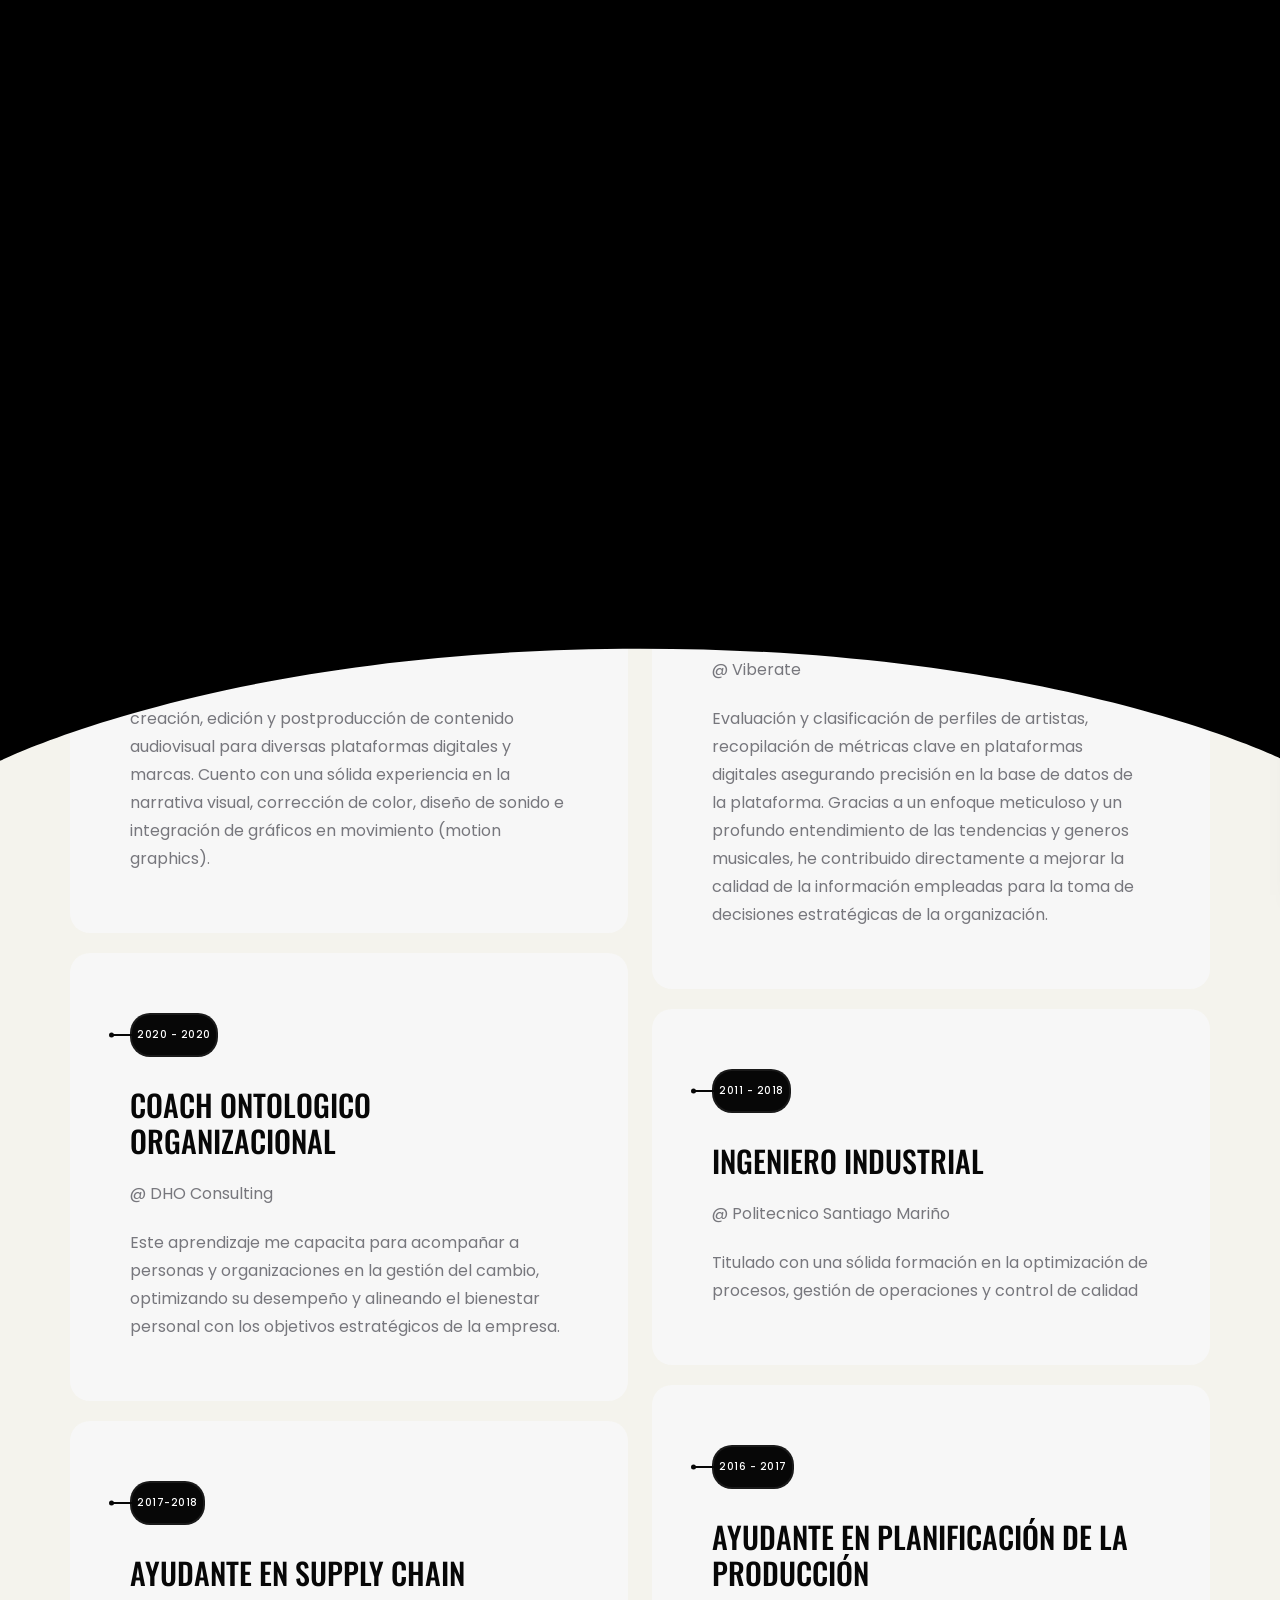
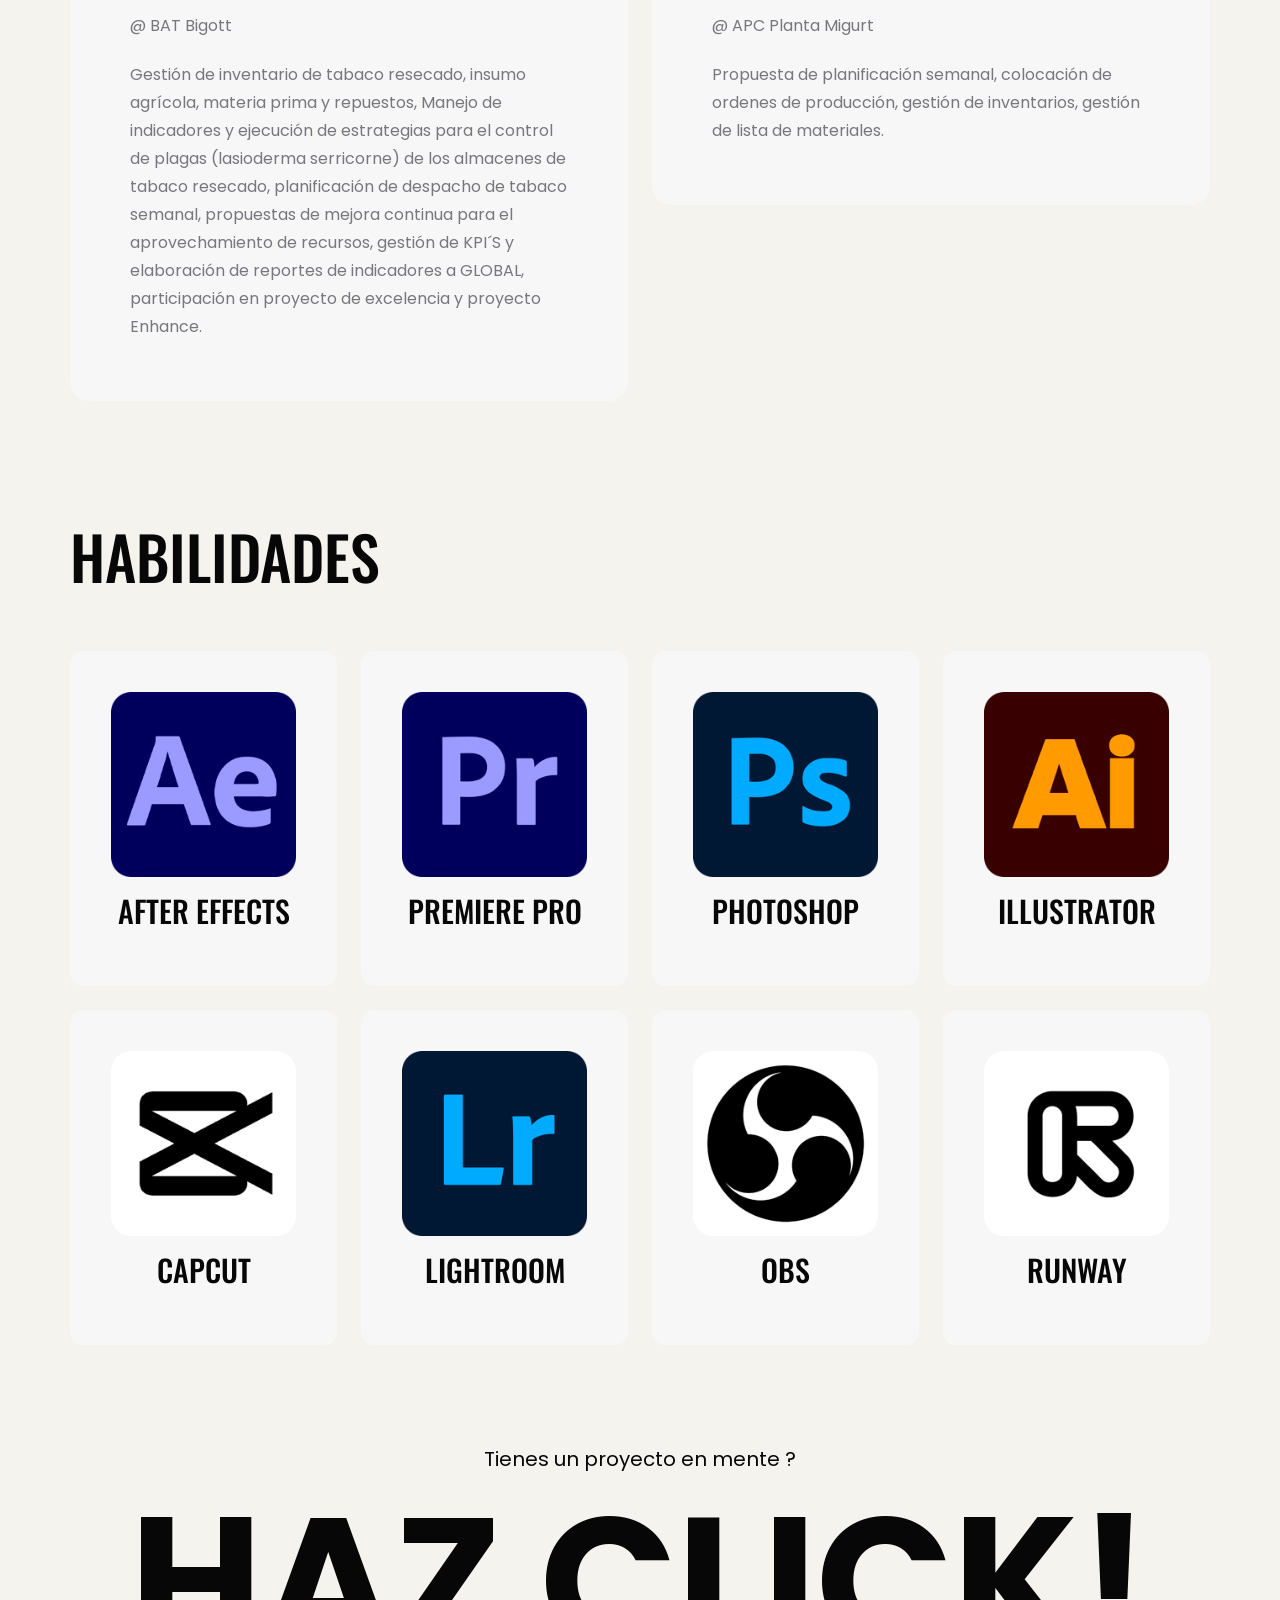
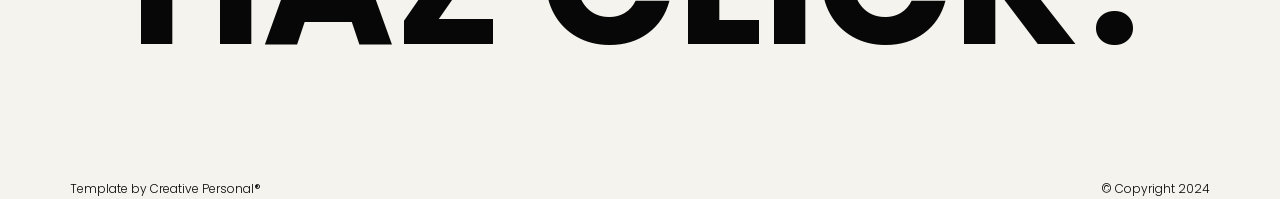
==== commit 0128120f: "metadatos para miniatura" ====
--- a/about.html
+++ b/about.html
@@ -10,6 +10,22 @@
       name="keywords"
       content="Edición, Vídeos, Editor, Premiere, Aftereffects, Motion Graphics, Freelancer, Venezuela, Independiente"
     />
+
+    <!-- OPEN GRAPH / PREVISIÓN PARA REDES Y FOROS -->
+    <meta property="og:title" content="Arcangelmg - Editor de vídeos" />
+    <meta property="og:description" content="Editor de vídeos freelance especializado en motion graphics, Premiere y After Effects." />
+    <meta property="og:image" content="https://arcangelph.site/assets/images/about/me.jpg" />
+    <meta property="og:url" content="https://arcangelph.site/" />
+    <meta property="og:type" content="website" />
+
+    <!-- TWITTER CARDS (Opcional, para foros o plataformas que usen el estándar de Twitter) -->
+    <meta name="twitter:card" content="summary_large_image" />
+    <meta name="twitter:title" content="Arcangelmg - Editor de vídeos" />
+    <meta name="twitter:description" content="Editor de vídeos freelance especializado en motion graphics, Premiere y After Effects." />
+    <meta name="twitter:image" content="https://arcangelph.site/assets/images/about/me.jpg" />
+
+
+
     <meta name="author" content="Miguel Arcila" />
     <!-- PAGE TITLE -->
     <title>Arcangelmg - Editor de vídeos</title>
